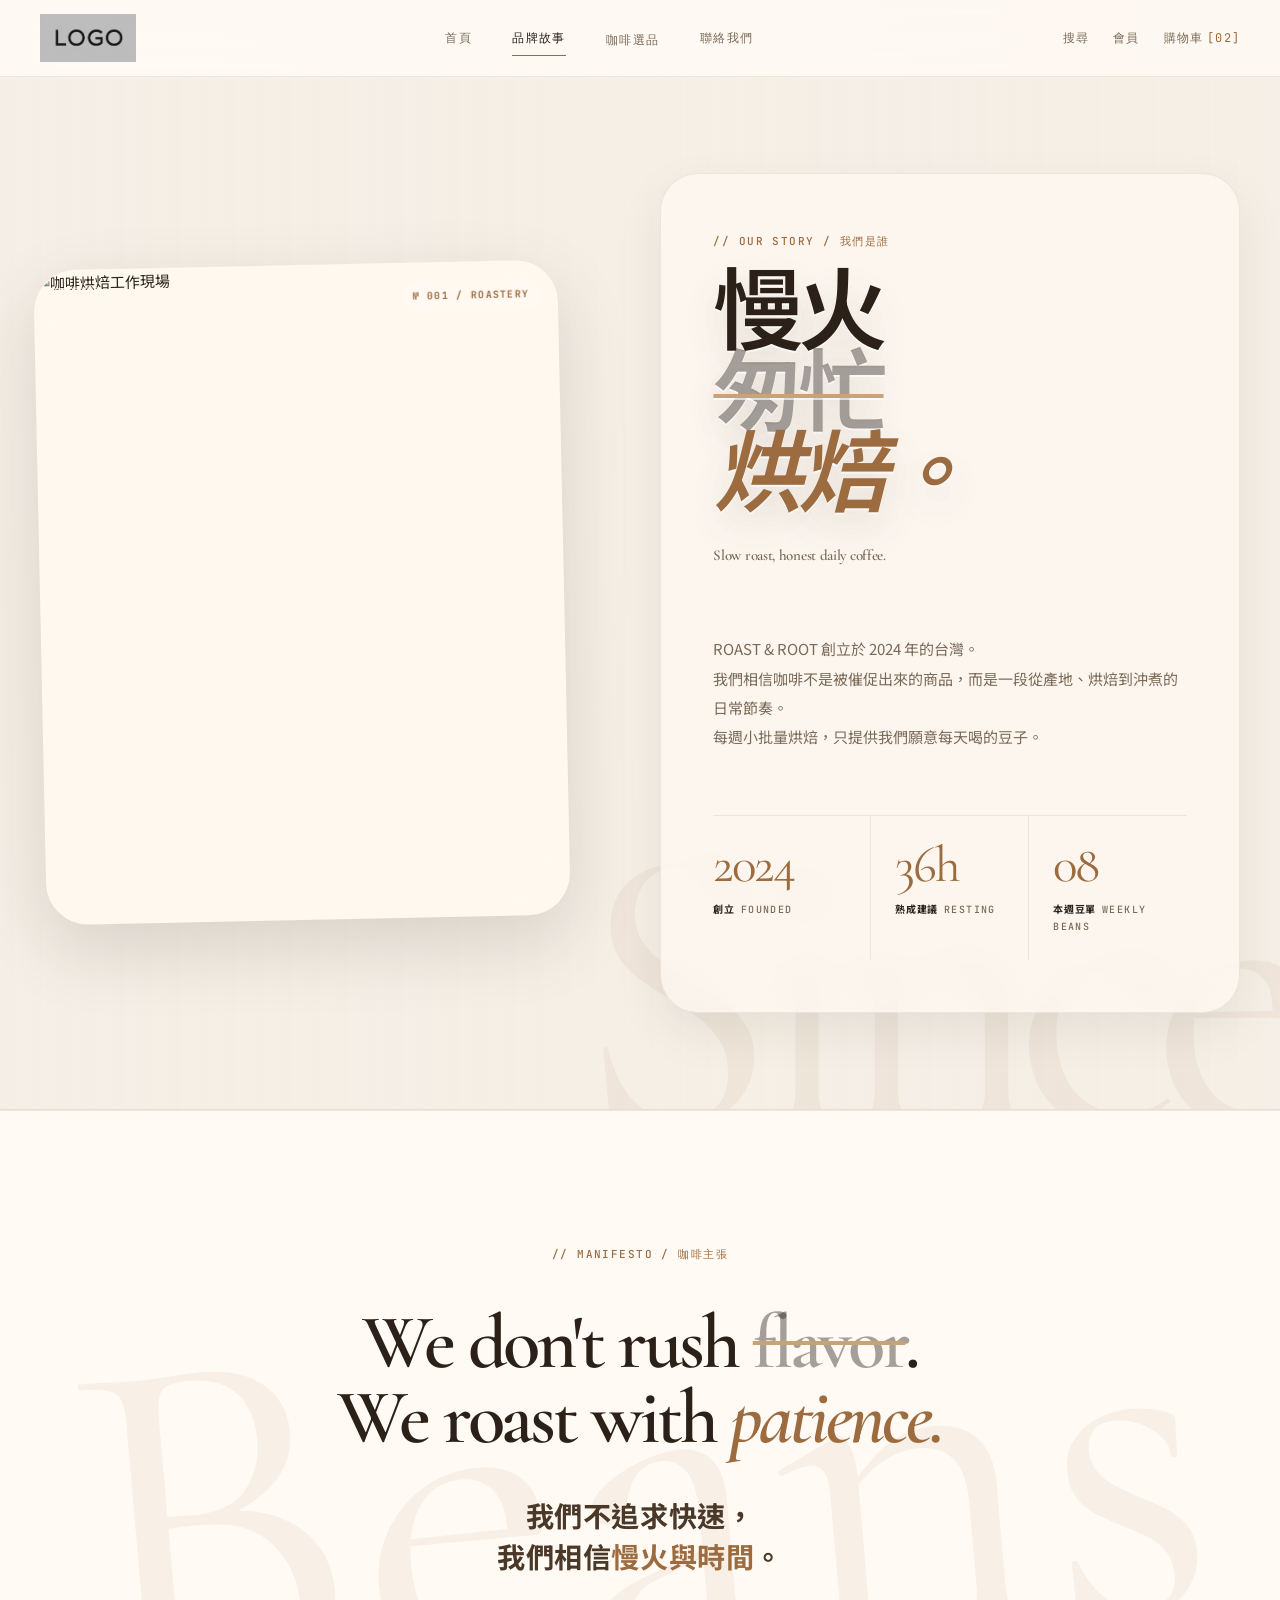
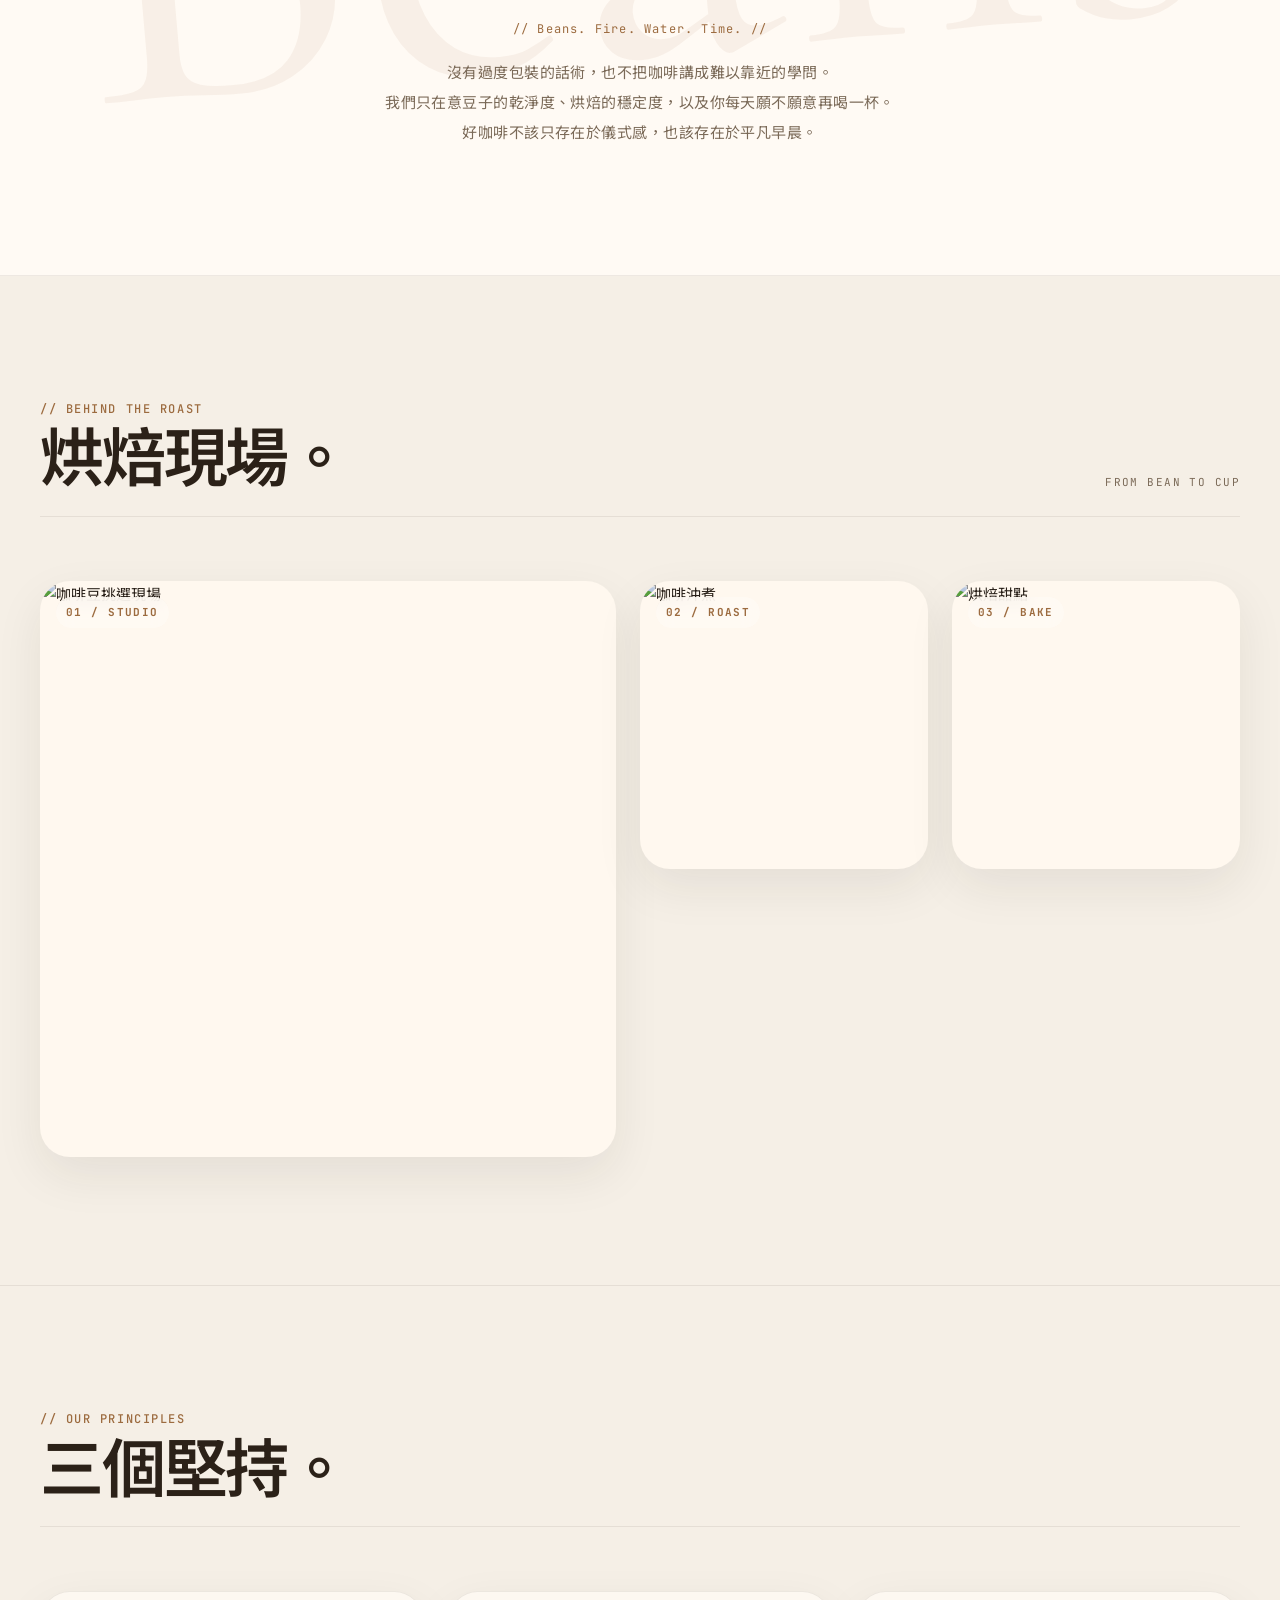
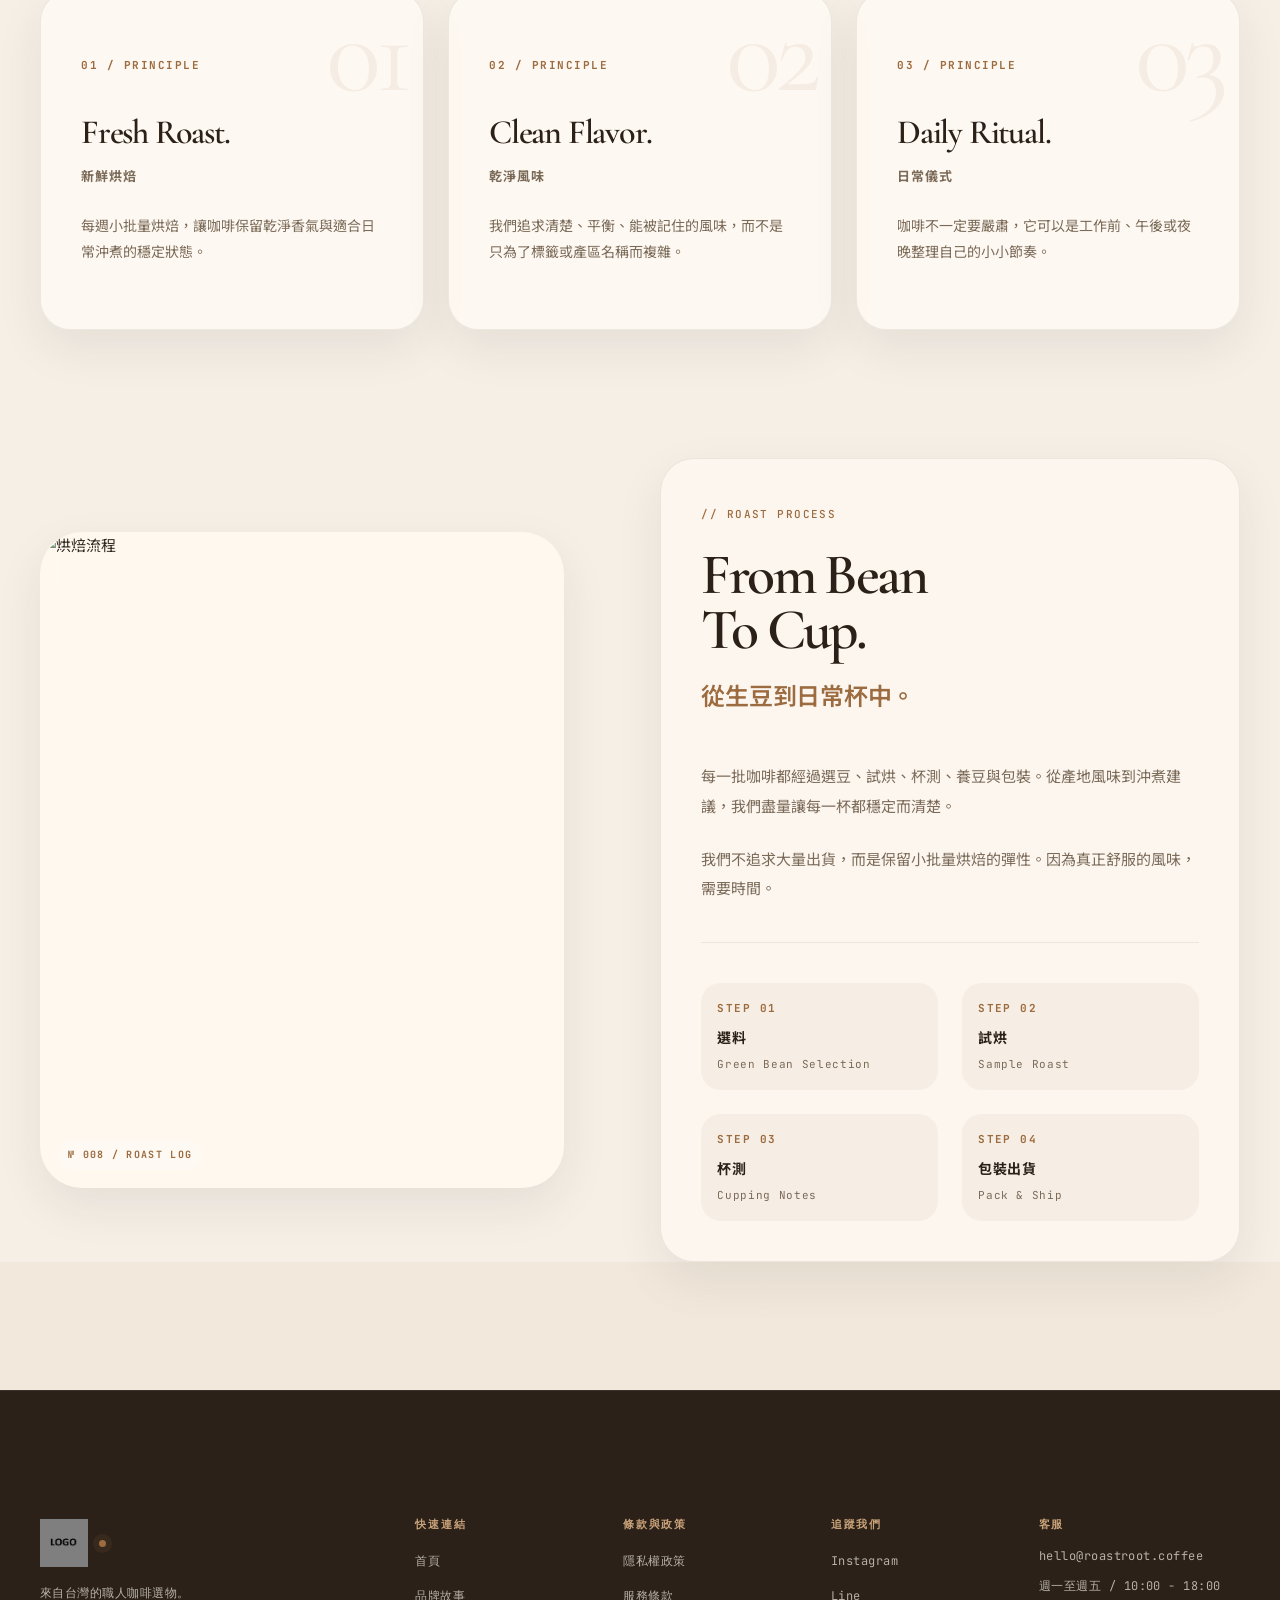
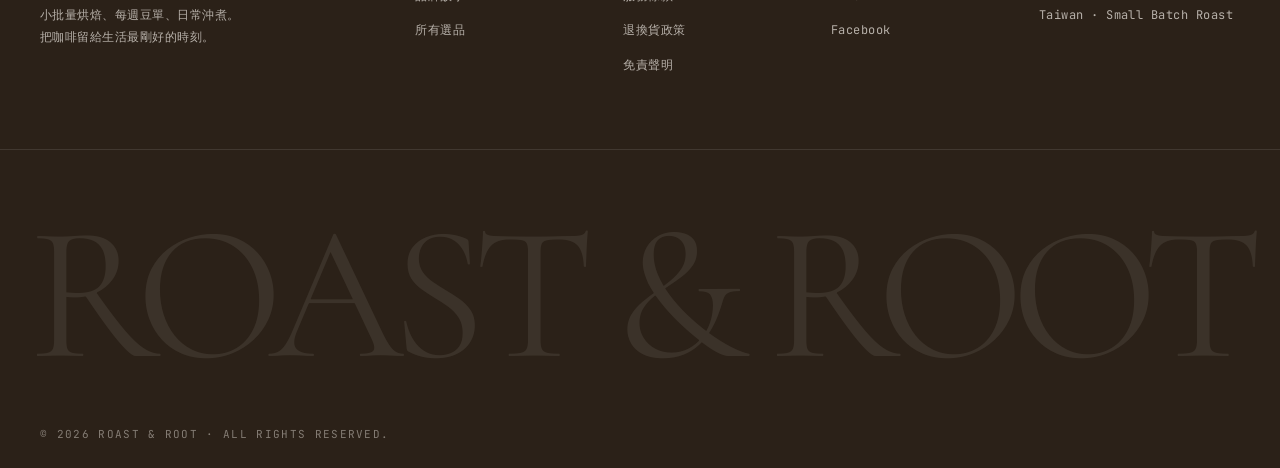
==== about/about.html @ e5cdeaae "first commit" ====
<!DOCTYPE html>
<html lang="zh-Hant">
<head>
  <meta charset="UTF-8">
  <meta name="viewport" content="width=device-width, initial-scale=1.0">
  <meta name="description" content="ROAST & ROOT 品牌故事 — 小批量烘焙、選豆理念與日常咖啡主張。">
  <title>品牌故事 — ROAST & ROOT</title>
  <link rel="stylesheet" href="../css/base.css">
  <link rel="stylesheet" href="../css/about.css">
</head>
<body>

 

  <!-- HEADER -->
  <header class="header">
    <div class="header-container">
      <a href="../index/index.html" class="logo">
        <img src="../assets/logo/logo.png" alt="ROAST & ROOT">
      </a>

      <button class="menu-toggle" id="menuToggle" aria-label="開啟選單" aria-expanded="false">
        <span></span><span></span><span></span>
      </button>

      <nav class="nav-menu">
        <a href="../index/index.html">首頁</a>
        <a href="../about/about.html" class="active">品牌故事</a>
        <div class="nav-dropdown">
          <a href="../product/product.html" class="nav-dropdown-trigger">咖啡選品</a>
          <div class="nav-dropdown-menu">
            <a href="../product/product.html">全部商品</a>
            <a href="../product/product.html?category=beans">單品咖啡 / Beans</a>
            <a href="../product/product.html?category=drip">濾掛咖啡 / Drip Bags</a>
            <a href="../product/product.html?category=bakery">烘焙甜點 / Bakery</a>
            <a href="../product/product.html?category=tools">咖啡器具 / Tools</a>
          </div>
        </div>
        <a href="#footer">聯絡我們</a>
      </nav>

      <div class="nav-icons">
        <a href="#">搜尋</a>
        <a href="#">會員</a>
        <a href="#">購物車<span class="cart-count">[02]</span></a>
      </div>
    </div>
  </header>

  <!-- Mobile Drawer -->
  <div class="mobile-drawer" id="mobileDrawer">
    <div class="mobile-drawer-inner">
      <a href="../index/index.html" class="drawer-link">首頁</a>
      <a href="../about/about.html" class="drawer-link active">品牌故事</a>
      <div class="drawer-dropdown">
        <button class="drawer-dropdown-toggle" id="drawerDropdownToggle" type="button">
          咖啡選品 <span class="drawer-arrow">⌄</span>
        </button>
        <div class="drawer-submenu" id="drawerSubmenu">
          <a href="../product/product.html" class="drawer-sublink">全部商品</a>
          <a href="../product/product.html?category=beans" class="drawer-sublink">單品咖啡 / Beans</a>
          <a href="../product/product.html?category=drip" class="drawer-sublink">濾掛咖啡 / Drip Bags</a>
          <a href="../product/product.html?category=bakery" class="drawer-sublink">烘焙甜點 / Bakery</a>
          <a href="../product/product.html?category=tools" class="drawer-sublink">咖啡器具 / Tools</a>
        </div>
      </div>
      <a href="#footer" class="drawer-link">聯絡我們</a>
      <div class="mobile-drawer-icons">
        <a href="#">搜尋</a>
        <a href="#">會員</a>
        <a href="#">購物車 (2)</a>
      </div>
    </div>
  </div>

  <main class="about-page">

    <!-- About Hero -->
    <section class="about-hero">
      <div class="about-hero-container">
        <div class="about-hero-image">
          <span class="about-hero-image-tag">№ 001 / Roastery</span>
          <img src="https://images.unsplash.com/photo-1442512595331-e89e73853f31?auto=format&fit=crop&w=900&q=80" alt="咖啡烘焙工作現場">
        </div>
        <div class="about-hero-text">
          <span class="kicker">// Our Story / 我們是誰</span>
          <h1>
            慢火<br>
            <span class="strike">匆忙</span><br>
            <span class="accent-text">烘焙。</span>
          </h1>
          <p class="about-hero-sub">Slow roast, honest daily coffee.</p>
          <p>
            ROAST & ROOT 創立於 2024 年的台灣。<br>
            我們相信咖啡不是被催促出來的商品，而是一段從產地、烘焙到沖煮的日常節奏。<br>
            每週小批量烘焙，只提供我們願意每天喝的豆子。
          </p>
          <div class="about-stats">
            <div class="stat-item">
              <span class="stat-num">2024</span>
              <span class="stat-label">
                <span class="zh">創立</span>Founded
              </span>
            </div>
            <div class="stat-item">
              <span class="stat-num">36h</span>
              <span class="stat-label">
                <span class="zh">熟成建議</span>Resting
              </span>
            </div>
            <div class="stat-item">
              <span class="stat-num">08</span>
              <span class="stat-label">
                <span class="zh">本週豆單</span>Weekly Beans
              </span>
            </div>
          </div>
        </div>
      </div>
    </section>

    <!-- Manifesto Wall -->
    <section class="about-manifesto-wall">
      <div class="manifesto-wall-container">
        <div class="manifesto-wall-kicker">
          <span class="kicker">// Manifesto / 咖啡主張</span>
        </div>
        <h2 class="manifesto-wall-title">
          We don't rush <span class="strike">flavor</span>.<br>
          We roast with <span class="glow">patience.</span>
        </h2>
        <p class="manifesto-wall-sub">
          我們不追求快速，<br>
          我們相信<span class="accent-text">慢火與時間</span>。
        </p>
        <p class="manifesto-wall-desc">
          <span class="mono">// Beans. Fire. Water. Time. //</span>
          沒有過度包裝的話術，也不把咖啡講成難以靠近的學問。<br>
          我們只在意豆子的乾淨度、烘焙的穩定度，以及你每天願不願意再喝一杯。<br>
          好咖啡不該只存在於儀式感，也該存在於平凡早晨。
        </p>
      </div>
    </section>

    <!-- Story Gallery 製造現場 -->
    <section class="about-story-section">
      <div class="about-story-container">
        <div class="story-header">
          <h2>
            <span class="small">// Behind The Roast</span>
            烘焙現場。
          </h2>
          <p>From Bean To Cup</p>
        </div>
        <div class="story-gallery-grid">
          <div class="story-gallery-item" data-num="01 / Studio">
            <img src="https://images.unsplash.com/photo-1514432324607-a09d9b4aefdd?auto=format&fit=crop&w=900&q=80" alt="咖啡豆挑選現場">
          </div>
          <div class="story-gallery-item" data-num="02 / Roast">
            <img src="https://images.unsplash.com/photo-1498804103079-a6351b050096?auto=format&fit=crop&w=600&q=80" alt="咖啡沖煮">
          </div>
          <div class="story-gallery-item" data-num="03 / Bake">
            <img src="https://images.unsplash.com/photo-1509440159596-0249088772ff?auto=format&fit=crop&w=600&q=80" alt="烘焙甜點">
          </div>
        </div>
      </div>
    </section>

    <!-- Brand Values 三大原則 -->
    <section class="brand-values">
      <div class="values-section-title">
        <h2>
          <span class="small">// Our Principles</span>
          三個堅持。
        </h2>
      </div>
      <div class="values-grid">
        <div class="value-item" data-num="01">
          <span class="value-num">01 / Principle</span>
          <h3>Fresh Roast.</h3>
          <span class="value-h3-zh">新鮮烘焙</span>
          <p>
            每週小批量烘焙，讓咖啡保留乾淨香氣與適合日常沖煮的穩定狀態。
          </p>
        </div>
        <div class="value-item" data-num="02">
          <span class="value-num">02 / Principle</span>
          <h3>Clean Flavor.</h3>
          <span class="value-h3-zh">乾淨風味</span>
          <p>
            我們追求清楚、平衡、能被記住的風味，而不是只為了標籤或產區名稱而複雜。
          </p>
        </div>
        <div class="value-item" data-num="03">
          <span class="value-num">03 / Principle</span>
          <h3>Daily Ritual.</h3>
          <span class="value-h3-zh">日常儀式</span>
          <p>
            咖啡不一定要嚴肅，它可以是工作前、午後或夜晚整理自己的小小節奏。
          </p>
        </div>
      </div>
    </section>

    <!-- Detail Row 製作過程 -->
    <section class="about-detail">
      <div class="detail-row">
        <div class="detail-img">
          <span class="detail-img-tag">№ 008 / Roast Log</span>
          <img src="https://images.unsplash.com/photo-1558769132-cb1aea458c5e?auto=format&fit=crop&w=900&q=80" alt="烘焙流程">
        </div>
        <div class="detail-content">
          <span class="kicker">// Roast Process</span>
          <h2>From Bean<br>To Cup.</h2>
          <p class="detail-sub">從生豆到日常杯中。</p>
          <p>
            每一批咖啡都經過選豆、試烘、杯測、養豆與包裝。從產地風味到沖煮建議，我們盡量讓每一杯都穩定而清楚。
          </p>
          <p>
            我們不追求大量出貨，而是保留小批量烘焙的彈性。因為真正舒服的風味，需要時間。
          </p>

          <div class="detail-process">
            <div class="process-item">
              <span class="process-num">Step 01</span>
              <span class="process-name">選料</span>
              <span class="process-desc">Green Bean Selection</span>
            </div>
            <div class="process-item">
              <span class="process-num">Step 02</span>
              <span class="process-name">試烘</span>
              <span class="process-desc">Sample Roast</span>
            </div>
            <div class="process-item">
              <span class="process-num">Step 03</span>
              <span class="process-name">杯測</span>
              <span class="process-desc">Cupping Notes</span>
            </div>
            <div class="process-item">
              <span class="process-num">Step 04</span>
              <span class="process-name">包裝出貨</span>
              <span class="process-desc">Pack & Ship</span>
            </div>
          </div>
        </div>
      </div>
    </section>

  </main>

  <!-- FOOTER -->
  <footer id="footer" class="footer-main">
    <div class="footer-top-container">
      <div class="footer-brand">
        <a href="../index/index.html" class="logo">
          <img src="../assets/logo/logo02.png" alt="ROAST & ROOT">
          <span class="dot"></span>
        </a>
        <p>
          來自台灣的職人咖啡選物。<br>
          小批量烘焙、每週豆單、日常沖煮。<br>
          把咖啡留給生活最剛好的時刻。
        </p>
      </div>

      <div class="footer-column">
        <h4>快速連結</h4>
        <ul>
            <li><a href="../index/index.html">首頁</a></li>
            <li><a href="../about/about.html">品牌故事</a></li>
            <li><a href="../product/product.html">所有選品</a></li>
          </ul>
      </div>

      <div class="footer-column">
        <h4>條款與政策</h4>
        <ul>
          <li><a href="#">隱私權政策</a></li>
          <li><a href="#">服務條款</a></li>
          <li><a href="#">退換貨政策</a></li>
          <li><a href="#">免責聲明</a></li>
        </ul>
      </div>

      <div class="footer-column">
        <h4>追蹤我們</h4>
        <ul>
          <li><a href="#">Instagram</a></li>
          <li><a href="#">Line</a></li>
          <li><a href="#">Facebook</a></li>
        </ul>
      </div>

      <div class="footer-column">
        <h4>客服</h4>
        <p>hello@roastroot.coffee</p>
        <p>週一至週五 / 10:00 - 18:00</p>
        <p>Taiwan · Small Batch Roast</p>
      </div>
    </div>

    <div class="footer-big-text">ROAST & ROOT</div>

    <div class="footer-bottom">
      <p>© 2026 ROAST & ROOT · All Rights Reserved.</p>

    </div>
  </footer>

  <script>
    const menuToggle = document.getElementById('menuToggle');
    const mobileDrawer = document.getElementById('mobileDrawer');
    const drawerDropdownToggle = document.getElementById('drawerDropdownToggle');
    const drawerSubmenu = document.getElementById('drawerSubmenu');

    if (menuToggle && mobileDrawer) {
      menuToggle.addEventListener('click', () => {
        menuToggle.classList.toggle('active');
        mobileDrawer.classList.toggle('active');
        menuToggle.setAttribute(
          'aria-expanded',
          menuToggle.classList.contains('active')
        );
      });
    }

    if (drawerDropdownToggle && drawerSubmenu) {
      drawerDropdownToggle.addEventListener('click', () => {
        drawerDropdownToggle.classList.toggle('active');
        drawerSubmenu.classList.toggle('active');
      });
    }
  </script>
</body>
</html>
---- css/base.css ----
/* =========================================
   ROAST & ROOT — Design Tokens
   Vol.07 / Coffee · Warm · Editorial
   ========================================= */
@import url('https://fonts.googleapis.com/css2?family=Cormorant+Garamond:wght@500;600;700&family=JetBrains+Mono:wght@400;500;700&family=Noto+Sans+TC:wght@400;500;700;900&display=swap');

:root {
  --color-cream:       #F5EFE6;
  --color-paper:       #FFFAF4;
  --color-oat:         #EFE5D8;
  --color-latte:       #E2D1BF;
  --color-clay:        #C9A27A;
  --color-roast:       #9C6B3F;
  --color-espresso:    #2B2118;
  --color-coffee:      #4A3828;
  --color-muted:       #7B6A58;
  --color-soft:        rgba(43, 33, 24, 0.08);
  --color-soft-strong: rgba(43, 33, 24, 0.14);

  --bg-page:           var(--color-cream);
  --bg-surface:        var(--color-paper);
  --bg-card:           #FFF8EF;
  --bg-inverse:        var(--color-espresso);
  --text-primary:      var(--color-espresso);
  --text-secondary:    var(--color-muted);
  --text-tertiary:     rgba(43, 33, 24, 0.42);
  --text-inverse:      #FFF8EF;
  --accent:            var(--color-roast);
  --accent-hover:      #7F5432;
  --border-line:       var(--color-soft);
  --border-acid:       rgba(156, 107, 63, 0.22);

  --font-display:      'Cormorant Garamond', 'Noto Sans TC', serif;
  --font-sans:         'Noto Sans TC', system-ui, sans-serif;
  --font-mono:         'JetBrains Mono', monospace;

  --space-1: 4px;   --space-2: 8px;   --space-3: 16px;
  --space-4: 24px;  --space-5: 40px;  --space-6: 64px;
  --space-7: 96px;  --space-8: 128px;

  --container-max:     1440px;
  --header-height:     76px;
  --marquee-height:    42px;

  --radius:            28px;
  --radius-sm:         18px;
  --shadow-soft:       0 18px 48px rgba(43, 33, 24, 0.08);
  --shadow-lift:       0 26px 72px rgba(43, 33, 24, 0.14);
}

*, *::before, *::after { box-sizing: border-box; margin: 0; padding: 0; }
html { -webkit-text-size-adjust: 100%; scroll-behavior: smooth; }
body {
  font-family: var(--font-sans);
  font-size: 15px;
  line-height: 1.75;
  color: var(--text-primary);
  background:
    radial-gradient(circle at 12% 8%, rgba(255,255,255,0.7), transparent 28%),
    linear-gradient(180deg, var(--color-cream), #F1E7DA 100%);
  -webkit-font-smoothing: antialiased;
  overflow-x: hidden;
}
img { max-width: 100%; display: block; }
a { color: inherit; text-decoration: none; }
button { font-family: inherit; cursor: pointer; background: none; border: none; color: inherit; }

h1, h2, h3, h4 {
  font-family: var(--font-display);
  font-weight: 600;
  line-height: 0.98;
  margin: 0;
  letter-spacing: -0.035em;
  color: var(--text-primary);
  text-transform: none;
}
::selection { background: var(--accent); color: var(--text-inverse); }

.logo {
  display: flex;
  align-items: center;
  gap: 8px;
  font-family: var(--font-display);
  font-size: 26px;
  font-weight: 700;
  letter-spacing: -0.03em;
  color: var(--text-primary);
}
.logo img { height: 48px; width: auto; object-fit: contain; display: block; }
.logo .dot {
  width: 7px; height: 7px; background: var(--accent); display: inline-block;
  border-radius: 50%; margin-left: 3px; box-shadow: 0 0 0 6px rgba(156,107,63,0.10);
}

.kicker {
  font-family: var(--font-mono);
  font-size: 11px;
  font-weight: 500;
  letter-spacing: 0.13em;
  color: var(--accent);
  text-transform: uppercase;
  display: inline-block;
}

/* Info strip moved below hero */
.top-marquee {
  height: var(--marquee-height);
  background: rgba(239, 229, 216, 0.9);
  color: var(--color-coffee);
  overflow: hidden;
  position: relative;
  border-top: 1px solid var(--border-line);
  border-bottom: 1px solid var(--border-line);
  backdrop-filter: blur(10px);
}
.marquee-track {
  display: flex;
  align-items: center;
  height: 100%;
  white-space: nowrap;
  animation: marquee 56s linear infinite;
}
.marquee-track span {
  font-family: var(--font-mono);
  font-size: 11px;
  font-weight: 500;
  letter-spacing: 0.12em;
  text-transform: uppercase;
  padding: 0 34px;
  position: relative;
}
.marquee-track span::after {
  content: "•";
  position: absolute;
  right: -4px;
  top: 50%;
  transform: translateY(-50%);
  font-size: 18px;
  color: var(--accent);
}
@keyframes marquee { from { transform: translateX(0); } to { transform: translateX(-50%); } }

.header {
  position: sticky;
  top: 0;
  z-index: 100;
  background: rgba(255, 250, 244, 0.76);
  backdrop-filter: blur(22px);
  -webkit-backdrop-filter: blur(22px);
  border-bottom: 1px solid var(--border-line);
}
.header-container {
  max-width: var(--container-max);
  margin: 0 auto;
  height: var(--header-height);
  padding: 0 var(--space-5);
  display: flex;
  align-items: center;
  justify-content: space-between;
  gap: var(--space-4);
}
.nav-menu { display: flex; align-items: center; gap: var(--space-5); }
.nav-menu > a, .nav-dropdown-trigger {
  font-family: var(--font-mono);
  font-size: 12px;
  font-weight: 500;
  letter-spacing: 0.12em;
  text-transform: uppercase;
  color: var(--text-secondary);
  padding: 8px 0;
  position: relative;
  transition: color 0.2s;
}
.nav-menu > a:hover, .nav-dropdown-trigger:hover,
.nav-menu > a.active, .nav-dropdown-trigger.active { color: var(--text-primary); }
.nav-menu > a.active::before, .nav-dropdown-trigger.active::before {
  content: "";
  position: absolute;
  left: 0; right: 0; bottom: 1px;
  height: 1px;
  background: var(--accent);
}
.nav-dropdown { position: relative; }
.nav-dropdown-menu {
  position: absolute;
  top: calc(100% + 18px);
  left: 50%;
  transform: translateX(-50%) translateY(8px);
  min-width: 230px;
  background: rgba(255,250,244,0.95);
  border: 1px solid var(--border-line);
  border-radius: 20px;
  padding: 10px;
  box-shadow: var(--shadow-soft);
  opacity: 0;
  visibility: hidden;
  transition: opacity 0.2s, visibility 0.2s, transform 0.2s;
}
.nav-dropdown:hover .nav-dropdown-menu { opacity: 1; visibility: visible; transform: translateX(-50%) translateY(0); }
.nav-dropdown-menu a {
  display: block;
  padding: 12px 14px;
  border-radius: 14px;
  font-family: var(--font-mono);
  font-size: 11px;
  letter-spacing: 0.10em;
  text-transform: uppercase;
  color: var(--text-secondary);
  transition: color 0.15s, background 0.15s;
}
.nav-dropdown-menu a:hover { color: var(--accent); background: rgba(156,107,63,0.08); }
.nav-icons { display: flex; gap: var(--space-4); align-items: center; }
.nav-icons a {
  font-family: var(--font-mono); font-size: 12px; letter-spacing: 0.10em;
  text-transform: uppercase; color: var(--text-secondary); transition: color 0.2s;
}
.nav-icons a:hover, .cart-count { color: var(--accent); }
.cart-count { margin-left: 4px; }

.menu-toggle { display: none; width: 42px; height: 42px; flex-direction: column; justify-content: center; align-items: center; gap: 5px; }
.menu-toggle span { display: block; width: 22px; height: 2px; background: var(--text-primary); transition: transform 0.25s, opacity 0.25s; }
.menu-toggle.active span:nth-child(1) { transform: translateY(7px) rotate(45deg); }
.menu-toggle.active span:nth-child(2) { opacity: 0; }
.menu-toggle.active span:nth-child(3) { transform: translateY(-7px) rotate(-45deg); }

.mobile-drawer {
  position: fixed;
  top: var(--header-height);
  left: 0; right: 0; bottom: 0;
  background: rgba(255,250,244,0.98);
  transform: translateX(100%);
  transition: transform 0.3s ease;
  overflow-y: auto;
  z-index: 99;
  border-top: 1px solid var(--border-line);
}
.mobile-drawer.active { transform: translateX(0); }
.mobile-drawer-inner { padding: var(--space-5); }
.drawer-link, .drawer-dropdown-toggle {
  display: flex;
  justify-content: space-between;
  width: 100%;
  padding: 18px 0;
  font-family: var(--font-mono);
  font-size: 13px;
  letter-spacing: 0.14em;
  text-transform: uppercase;
  color: var(--text-primary);
  border-bottom: 1px solid var(--border-line);
}
.drawer-link.active { color: var(--accent); }
.drawer-dropdown { border-bottom: 1px solid var(--border-line); }
.drawer-dropdown-toggle { border-bottom: none; background: transparent; align-items: center; }
.drawer-arrow { transition: transform 0.25s; color: var(--accent); }
.drawer-dropdown-toggle.active .drawer-arrow { transform: rotate(180deg); }
.drawer-submenu { max-height: 0; overflow: hidden; transition: max-height 0.3s ease; }
.drawer-submenu.active { max-height: 420px; }
.drawer-sublink {
  display: block;
  padding: 12px 0 12px var(--space-4);
  font-family: var(--font-mono);
  font-size: 11px;
  letter-spacing: 0.12em;
  text-transform: uppercase;
  color: var(--text-secondary);
}
.mobile-drawer-icons { margin-top: var(--space-6); padding-top: var(--space-5); border-top: 1px solid var(--border-line); display: flex; flex-direction: column; gap: var(--space-3); }
.mobile-drawer-icons a { font-family: var(--font-mono); font-size: 11px; letter-spacing: 0.12em; text-transform: uppercase; color: var(--text-secondary); }

.btn {
  display: inline-flex; align-items: center; justify-content: center; gap: 10px;
  padding: 15px 26px;
  border-radius: 999px;
  font-family: var(--font-mono);
  font-size: 12px;
  font-weight: 700;
  letter-spacing: 0.12em;
  text-transform: uppercase;
  border: 1px solid var(--accent);
  background: var(--accent);
  color: var(--text-inverse);
  transition: transform 0.2s, background 0.2s, box-shadow 0.2s;
  cursor: pointer;
}
.btn:hover { transform: translateY(-2px); background: var(--accent-hover); box-shadow: 0 14px 30px rgba(156,107,63,0.18); }
.btn-outline { background: rgba(255,250,244,0.45); color: var(--text-primary); border-color: var(--border-line); }
.btn-outline:hover { background: var(--bg-surface); color: var(--text-primary); border-color: var(--accent); }
.btn-accent { background: var(--accent); border-color: var(--accent); color: var(--text-inverse); }
.btn .arrow { display: inline-block; transition: transform 0.2s; }
.btn:hover .arrow { transform: translateX(4px); }

.section-head {
  max-width: var(--container-max);
  margin: 0 auto var(--space-6);
  display: flex;
  justify-content: space-between;
  align-items: flex-end;
  gap: var(--space-4);
  padding-bottom: var(--space-4);
  border-bottom: 1px solid var(--border-line);
}
.section-head h2 { font-size: clamp(46px, 5vw, 76px); line-height: 0.95; }
.section-head h2 .small {
  display: block;
  font-family: var(--font-mono);
  font-size: 12px;
  font-weight: 500;
  letter-spacing: 0.13em;
  color: var(--accent);
  margin-bottom: var(--space-3);
  text-transform: uppercase;
}
.section-head-link { font-family: var(--font-mono); font-size: 12px; letter-spacing: 0.12em; text-transform: uppercase; color: var(--text-secondary); white-space: nowrap; }
.section-head-link:hover { color: var(--accent); }

.footer-main {
  background: #2B2118;
  color: var(--text-inverse);
  padding: var(--space-8) 0 var(--space-4);
  border-top: 1px solid rgba(255,255,255,0.08);
  margin-top: var(--space-8);
}
.footer-top-container {
  max-width: var(--container-max);
  margin: 0 auto;
  padding: 0 var(--space-5) var(--space-6);
  display: grid;
  grid-template-columns: 2fr 1fr 1fr 1fr 1.2fr;
  gap: var(--space-5);
  border-bottom: 1px solid rgba(255,255,255,0.10);
}
.footer-brand .logo { font-size: 46px; margin-bottom: var(--space-3); color: var(--text-inverse); }
.footer-brand p, .footer-column p, .footer-column a {
  font-family: var(--font-mono);
  font-size: 12px;
  letter-spacing: 0.04em;
  color: rgba(255,250,244,0.66);
  line-height: 1.8;
}
.footer-brand p { max-width: 340px; }
.footer-column h4 {
  font-family: var(--font-mono);
  font-size: 11px;
  font-weight: 700;
  letter-spacing: 0.16em;
  color: var(--color-clay);
  text-transform: uppercase;
  margin-bottom: var(--space-3);
}
.footer-column ul { list-style: none; padding: 0; }
.footer-column li, .footer-column p { margin-bottom: 8px; }
.footer-column a:hover { color: var(--text-inverse); }
.footer-big-text {
  font-family: var(--font-display);
  font-size: clamp(70px, 15vw, 230px);
  line-height: 0.85;
  letter-spacing: -0.065em;
  color: rgba(255,250,244,0.08);
  text-align: center;
  margin: var(--space-6) 0 var(--space-4);
  overflow: hidden;
  white-space: nowrap;
  user-select: none;
}
.footer-bottom {
  max-width: var(--container-max);
  margin: 0 auto;
  padding: var(--space-4) var(--space-5) 0;
  display: flex;
  justify-content: space-between;
  align-items: center;
  flex-wrap: wrap;
  gap: var(--space-3);
}
.footer-bottom p { font-family: var(--font-mono); font-size: 11px; letter-spacing: 0.12em; color: rgba(255,250,244,0.42); text-transform: uppercase; }

@media (max-width: 1100px) {
  .footer-top-container { grid-template-columns: 1fr 1fr; gap: var(--space-5); }
  .footer-brand { grid-column: span 2; }
}
@media (max-width: 960px) {
  .nav-menu, .nav-icons { display: none; }
  .menu-toggle { display: flex; }
  .header-container { padding: 0 var(--space-4); }
  .header { z-index: 9999; }
  .mobile-drawer { display: block !important; top: var(--header-height) !important; z-index: 99999 !important; height: calc(100dvh - var(--header-height)) !important; }
  .mobile-drawer.active { transform: translateX(0) !important; }
}
@media (max-width: 768px) {
  .footer-top-container { grid-template-columns: 1fr 1fr; }
  .footer-brand { grid-column: span 2; }
  .footer-bottom { flex-direction: column; text-align: center; }
}
@media (max-width: 560px) {
  :root { --header-height: 68px; }
  .footer-top-container { grid-template-columns: 1fr; }
  .footer-brand { grid-column: span 1; }
  .section-head { flex-direction: column; align-items: flex-start; }
  .logo img { height: 42px; }
  .top-marquee { height: 38px; }
}
---- css/about.css ----
/* =========================================
   ROAST & ROOT — About Page
   Coffee Editorial Theme
   ========================================= */

.about-page { background: var(--bg-page); }
.about-hero {
  background:
    linear-gradient(90deg, rgba(245,239,230,.96), rgba(245,239,230,.78)),
    url("https://images.unsplash.com/photo-1511537190424-bbbab87ac5eb?auto=format&fit=crop&w=1800&q=85") center / cover no-repeat;
  border-bottom: 1px solid var(--border-line);
  overflow: hidden;
  position: relative;
}
.about-hero::before {
  content: "Since";
  position: absolute;
  bottom: -58px;
  right: -10px;
  font-family: var(--font-display);
  font-size: clamp(220px, 32vw, 520px);
  line-height: .85;
  color: rgba(156,107,63,.07);
  z-index: 0;
  pointer-events: none;
  user-select: none;
  letter-spacing: -.07em;
}
.about-hero-container { max-width: var(--container-max); margin: 0 auto; padding: var(--space-7) var(--space-5); display: grid; grid-template-columns: .95fr 1.05fr; gap: var(--space-7); align-items: center; min-height: 78vh; position: relative; z-index: 1; }
.about-hero-image { aspect-ratio: 4/5; background: var(--bg-card); overflow: hidden; position: relative; border-radius: 42px; box-shadow: var(--shadow-lift); transform: rotate(-1.2deg); }
.about-hero-image img { width: 100%; height: 100%; object-fit: cover; filter: saturate(.92) contrast(.96); transition: filter .6s, transform .7s; }
.about-hero-image:hover img { filter: saturate(1) contrast(.98); transform: scale(1.035); }
.about-hero-image::before, .about-hero-image::after { content: ""; position: absolute; width: 46px; height: 46px; border-color: rgba(255,250,244,.78); border-style: solid; z-index: 2; }
.about-hero-image::before { top: 18px; left: 18px; border-width: 1px 0 0 1px; }
.about-hero-image::after { bottom: 18px; right: 18px; border-width: 0 1px 1px 0; }
.about-hero-image-tag { position: absolute; top: 18px; right: 18px; background: rgba(255,250,244,.84); color: var(--accent); padding: 7px 11px; border-radius: 999px; font-family: var(--font-mono); font-size: 10px; font-weight: 700; letter-spacing: .13em; text-transform: uppercase; z-index: 3; backdrop-filter: blur(8px); }
.about-hero-text { padding: 52px; background: rgba(255,250,244,.68); border: 1px solid var(--border-line); border-radius: 38px; box-shadow: var(--shadow-soft); backdrop-filter: blur(16px); }
.about-hero-text .kicker { margin-bottom: var(--space-4); }
.about-hero-text h1 { font-size: clamp(52px, 7vw, 108px); line-height: .9; letter-spacing: -.055em; margin-bottom: var(--space-4); color: var(--text-primary); text-shadow: 0 2px 0 rgba(255,255,255,.65), 0 18px 38px rgba(43,33,24,.12); }
.about-hero-text h1 .accent-text { color: var(--accent); font-style: italic; }
.about-hero-text h1 .strike { text-decoration: line-through; text-decoration-color: var(--color-clay); text-decoration-thickness: 4px; color: rgba(43,33,24,.42); }
.about-hero-sub { font-family: var(--font-display); font-size: clamp(24px, 2.4vw, 36px); font-weight: 600; color: var(--color-coffee); letter-spacing: -.02em; line-height: 1.2; margin-bottom: var(--space-4); }
.about-hero-text > p { font-size: 15px; line-height: 1.95; color: var(--text-secondary); margin-bottom: var(--space-6); max-width: 500px; }
.about-stats { display: grid; grid-template-columns: repeat(3, 1fr); gap: 0; border-top: 1px solid var(--border-line); }
.stat-item { padding: var(--space-4) 0; padding-right: var(--space-4); border-right: 1px solid var(--border-line); }
.stat-item:last-child { border-right: none; }
.stat-item:not(:first-child) { padding-left: var(--space-4); }
.stat-num { font-family: var(--font-display); font-size: clamp(36px, 4vw, 58px); line-height: 1; letter-spacing: -.04em; display: block; margin-bottom: 8px; color: var(--accent); }
.stat-label { font-family: var(--font-mono); font-size: 10px; font-weight: 500; letter-spacing: .14em; text-transform: uppercase; color: var(--text-secondary); display: block; }
.stat-label .zh { font-family: var(--font-sans); font-weight: 700; color: var(--text-primary); letter-spacing: .07em; margin-right: 6px; }

.about-manifesto-wall { background: var(--bg-surface); padding: var(--space-8) var(--space-5); border-top: 1px solid var(--border-line); border-bottom: 1px solid var(--border-line); position: relative; overflow: hidden; }
.about-manifesto-wall::before { content: "Beans"; position: absolute; top: 50%; left: 50%; transform: translate(-50%,-50%) rotate(-5deg); font-family: var(--font-display); font-size: clamp(220px, 40vw, 620px); color: rgba(156,107,63,.07); z-index: 0; pointer-events: none; }
.manifesto-wall-container { max-width: 1100px; margin: 0 auto; text-align: center; position: relative; z-index: 1; }
.manifesto-wall-kicker { margin-bottom: var(--space-5); }
.manifesto-wall-title { font-size: clamp(44px, 6vw, 92px); line-height: .98; letter-spacing: -.04em; margin-bottom: var(--space-5); color: var(--text-primary); }
.manifesto-wall-title .glow { color: var(--accent); font-style: italic; }
.manifesto-wall-title .strike { text-decoration: line-through; text-decoration-color: var(--color-clay); text-decoration-thickness: 4px; color: rgba(43,33,24,.42); }
.manifesto-wall-sub { font-size: clamp(20px, 2.2vw, 30px); font-weight: 700; color: var(--color-coffee); letter-spacing: .02em; line-height: 1.45; margin-bottom: var(--space-5); }
.manifesto-wall-sub .accent-text { color: var(--accent); }
.manifesto-wall-desc { font-size: 15px; line-height: 2; letter-spacing: .03em; color: var(--text-secondary); max-width: 640px; margin: 0 auto; }
.manifesto-wall-desc .mono { font-family: var(--font-mono); font-size: 12px; color: var(--accent); letter-spacing: .1em; display: block; margin-bottom: var(--space-3); }

.about-story-section { background: var(--bg-page); padding: var(--space-8) var(--space-5); border-bottom: 1px solid var(--border-line); }
.about-story-container { max-width: var(--container-max); margin: 0 auto; }
.story-header, .values-section-title { display: flex; justify-content: space-between; align-items: flex-end; padding-bottom: var(--space-4); margin-bottom: var(--space-6); border-bottom: 1px solid var(--border-line); }
.story-header h2, .values-section-title h2 { font-size: clamp(44px, 5vw, 76px); line-height: .95; color: var(--text-primary); }
.story-header h2 .small, .values-section-title h2 .small { display: block; font-family: var(--font-mono); font-size: 12px; font-weight: 500; letter-spacing: .13em; color: var(--accent); margin-bottom: var(--space-3); text-transform: uppercase; }
.story-header > p { font-family: var(--font-mono); font-size: 11px; letter-spacing: .13em; color: var(--text-secondary); text-transform: uppercase; }
.story-gallery-grid { display: grid; grid-template-columns: 2fr 1fr 1fr; gap: 24px; }
.story-gallery-item { aspect-ratio: 1; background: var(--bg-card); overflow: hidden; position: relative; border-radius: 30px; box-shadow: var(--shadow-soft); }
.story-gallery-item img { width: 100%; height: 100%; object-fit: cover; filter: saturate(.9) brightness(.92); transition: filter .6s, transform .7s; }
.story-gallery-item:hover img { filter: saturate(1) brightness(.98); transform: scale(1.04); }
.story-gallery-item::after { content: attr(data-num); position: absolute; top: 16px; left: 16px; font-family: var(--font-mono); font-size: 11px; font-weight: 700; letter-spacing: .13em; color: var(--accent); text-transform: uppercase; background: rgba(255,250,244,.82); backdrop-filter: blur(8px); padding: 6px 10px; border-radius: 999px; z-index: 2; }

.brand-values { max-width: var(--container-max); margin: 0 auto; padding: var(--space-8) var(--space-5) 0; }
.values-grid { display: grid; grid-template-columns: repeat(3, 1fr); gap: 24px; }
.value-item { background: rgba(255,250,244,.78); border: 1px solid var(--border-line); border-radius: 30px; padding: var(--space-6) var(--space-5); position: relative; transition: transform .3s, box-shadow .3s, background .3s; box-shadow: var(--shadow-soft); overflow: hidden; }
.value-item:hover { background: rgba(255,250,244,.96); transform: translateY(-5px); box-shadow: var(--shadow-lift); }
.value-item::before { content: attr(data-num); position: absolute; top: var(--space-3); right: var(--space-3); font-family: var(--font-display); font-size: clamp(82px, 9vw, 140px); line-height: .8; color: rgba(156,107,63,.08); z-index: 0; pointer-events: none; user-select: none; letter-spacing: -.05em; }
.value-num { font-family: var(--font-mono); font-size: 11px; font-weight: 700; letter-spacing: .14em; color: var(--accent); text-transform: uppercase; display: block; margin-bottom: var(--space-5); position: relative; z-index: 1; }
.value-item h3 { font-size: 34px; letter-spacing: -.035em; margin-bottom: var(--space-3); color: var(--text-primary); position: relative; z-index: 1; }
.value-item .value-h3-zh { font-size: 13px; font-weight: 700; letter-spacing: .07em; color: var(--text-secondary); margin-bottom: var(--space-4); display: block; position: relative; z-index: 1; }
.value-item p { font-size: 14px; line-height: 1.9; color: var(--text-secondary); margin: 0; position: relative; z-index: 1; }

.about-detail { max-width: var(--container-max); margin: 0 auto; padding: var(--space-8) var(--space-5) 0; }
.detail-row { display: grid; grid-template-columns: .95fr 1.05fr; gap: var(--space-7); align-items: center; }
.detail-img { aspect-ratio: 4/5; overflow: hidden; background: var(--bg-card); position: relative; border-radius: 42px; box-shadow: var(--shadow-soft); }
.detail-img img { width: 100%; height: 100%; object-fit: cover; filter: saturate(.92) contrast(.96); transition: filter .6s, transform .7s; }
.detail-img:hover img { filter: saturate(1) contrast(.98); transform: scale(1.03); }
.detail-img::before, .detail-img::after { content: ""; position: absolute; width: 42px; height: 42px; border-color: rgba(255,250,244,.78); border-style: solid; z-index: 2; }
.detail-img::before { top: 16px; left: 16px; border-width: 1px 0 0 1px; }
.detail-img::after { bottom: 16px; right: 16px; border-width: 0 1px 1px 0; }
.detail-img-tag { position: absolute; bottom: 18px; left: 18px; font-family: var(--font-mono); font-size: 10px; font-weight: 700; letter-spacing: .13em; color: var(--accent); background: rgba(255,250,244,.84); backdrop-filter: blur(8px); padding: 6px 10px; border-radius: 999px; z-index: 3; text-transform: uppercase; }
.detail-content { padding: var(--space-5); background: rgba(255,250,244,.68); border: 1px solid var(--border-line); border-radius: 34px; box-shadow: var(--shadow-soft); }
.detail-content .kicker { margin-bottom: var(--space-4); }
.detail-content h2 { font-size: clamp(42px, 4.5vw, 70px); letter-spacing: -.045em; line-height: .96; margin-bottom: var(--space-3); color: var(--text-primary); }
.detail-content .detail-sub { font-family: var(--font-display); font-size: 24px; font-weight: 600; color: var(--accent); letter-spacing: -.01em; margin-bottom: var(--space-5); }
.detail-content p { font-size: 15px; line-height: 1.95; color: var(--text-secondary); margin-bottom: var(--space-4); }
.detail-process { margin-top: var(--space-5); padding-top: var(--space-5); border-top: 1px solid var(--border-line); display: grid; grid-template-columns: repeat(2, 1fr); gap: var(--space-4); }
.process-item { display: flex; flex-direction: column; gap: 6px; padding: 16px; border-radius: 20px; background: rgba(156,107,63,.06); }
.process-num { font-family: var(--font-mono); font-size: 11px; font-weight: 700; letter-spacing: .13em; color: var(--accent); text-transform: uppercase; }
.process-name { font-size: 14px; font-weight: 700; color: var(--text-primary); letter-spacing: .04em; }
.process-desc { font-family: var(--font-mono); font-size: 11px; letter-spacing: .06em; color: var(--text-secondary); }

@media (max-width: 960px) {
  .about-hero-container { grid-template-columns: 1fr; min-height: unset; padding: var(--space-6) var(--space-4); gap: var(--space-5); }
  .about-hero::before { font-size: clamp(160px, 30vw, 320px); bottom: -30px; right: -20px; }
  .about-hero-image { aspect-ratio: 4/3; transform: none; }
  .about-hero-text { padding: 36px 28px; }
  .story-gallery-grid { grid-template-columns: 1fr 1fr; }
  .story-gallery-item:first-child { grid-column: span 2; aspect-ratio: 16/8; }
  .values-grid { grid-template-columns: 1fr; }
  .detail-row { grid-template-columns: 1fr; gap: var(--space-5); }
  .detail-img { aspect-ratio: 4/3; }
  .brand-values, .about-detail { padding: var(--space-6) var(--space-4) 0; }
  .about-story-section, .about-manifesto-wall { padding: var(--space-6) var(--space-4); }
  .values-section-title, .story-header { flex-direction: column; align-items: flex-start; gap: var(--space-2); }
}
@media (max-width: 560px) {
  .about-stats { grid-template-columns: 1fr; }
  .stat-item { border-right: none; border-bottom: 1px solid var(--border-line); padding: var(--space-3) 0; }
  .stat-item:last-child { border-bottom: none; }
  .stat-item:not(:first-child) { padding-left: 0; }
  .detail-process { grid-template-columns: 1fr; }
  .story-gallery-grid { gap: 16px; }
  .story-gallery-item:first-child { aspect-ratio: 4/3; }
}
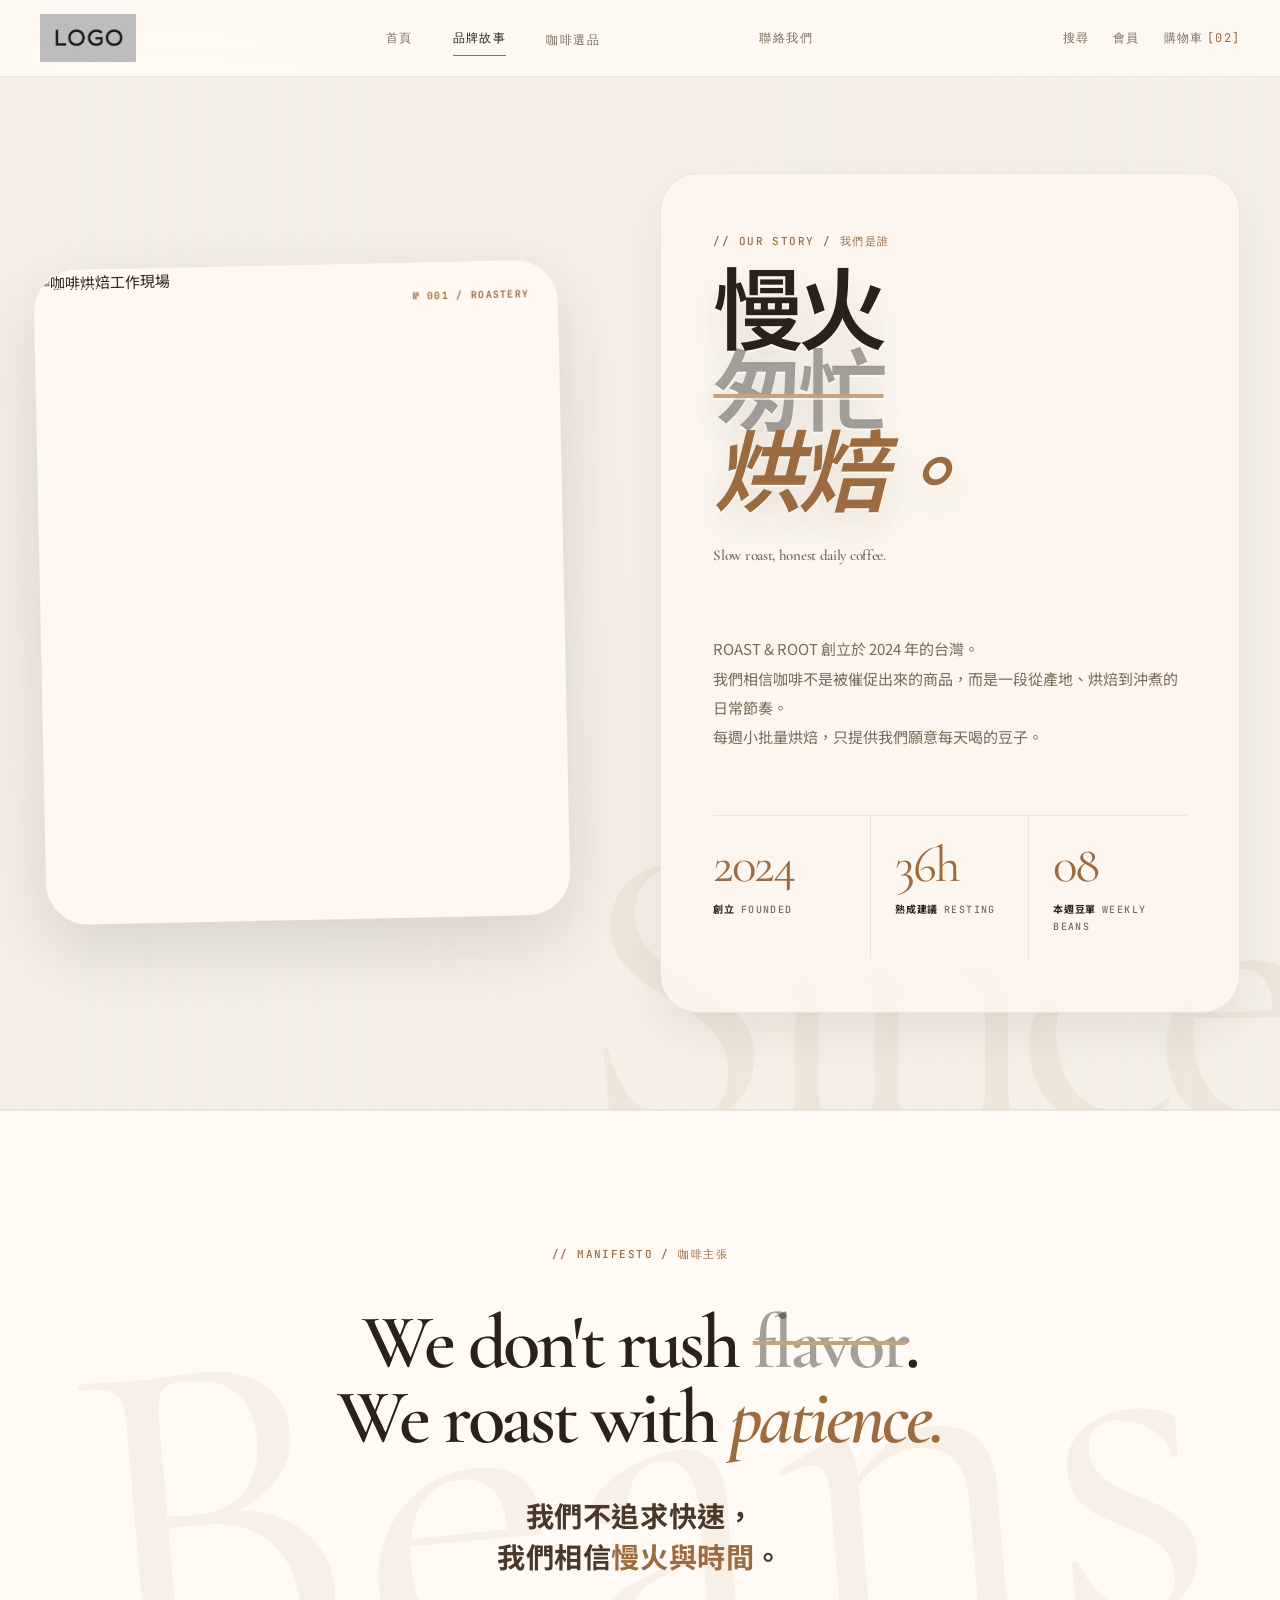
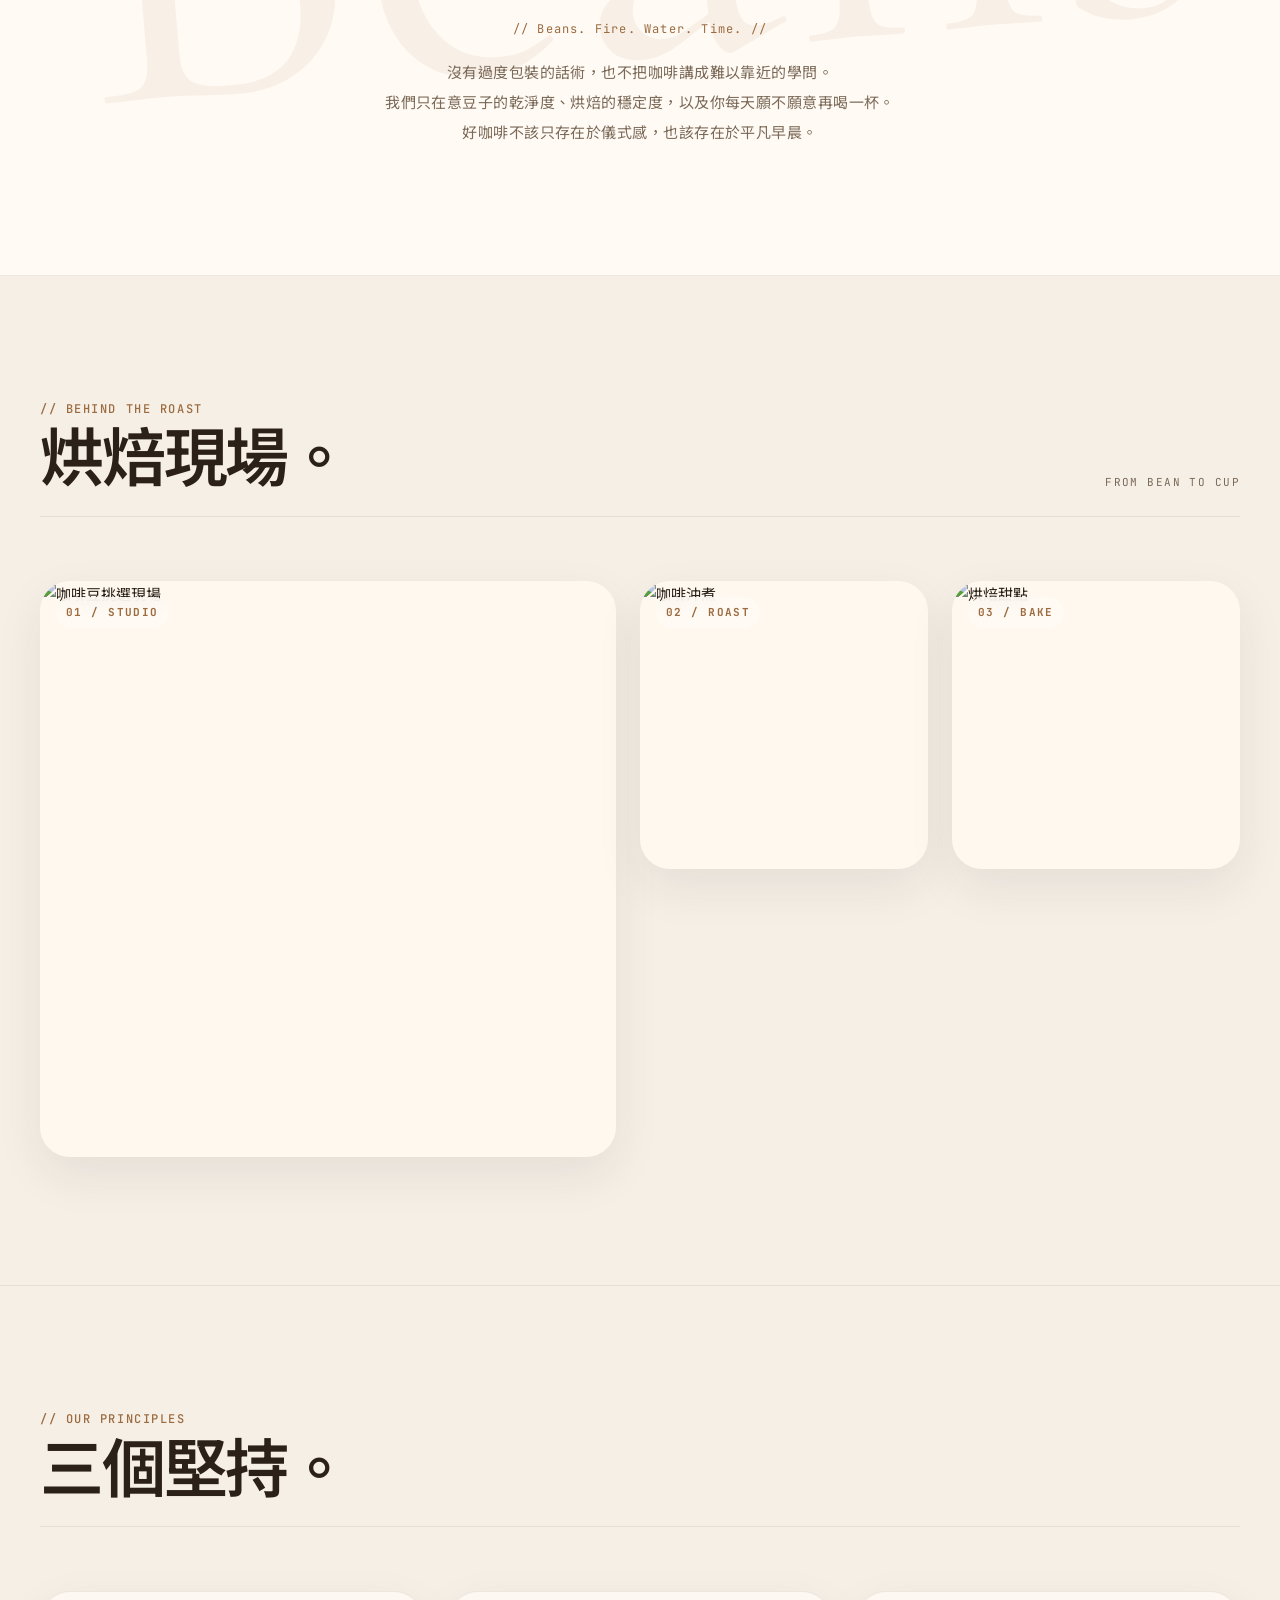
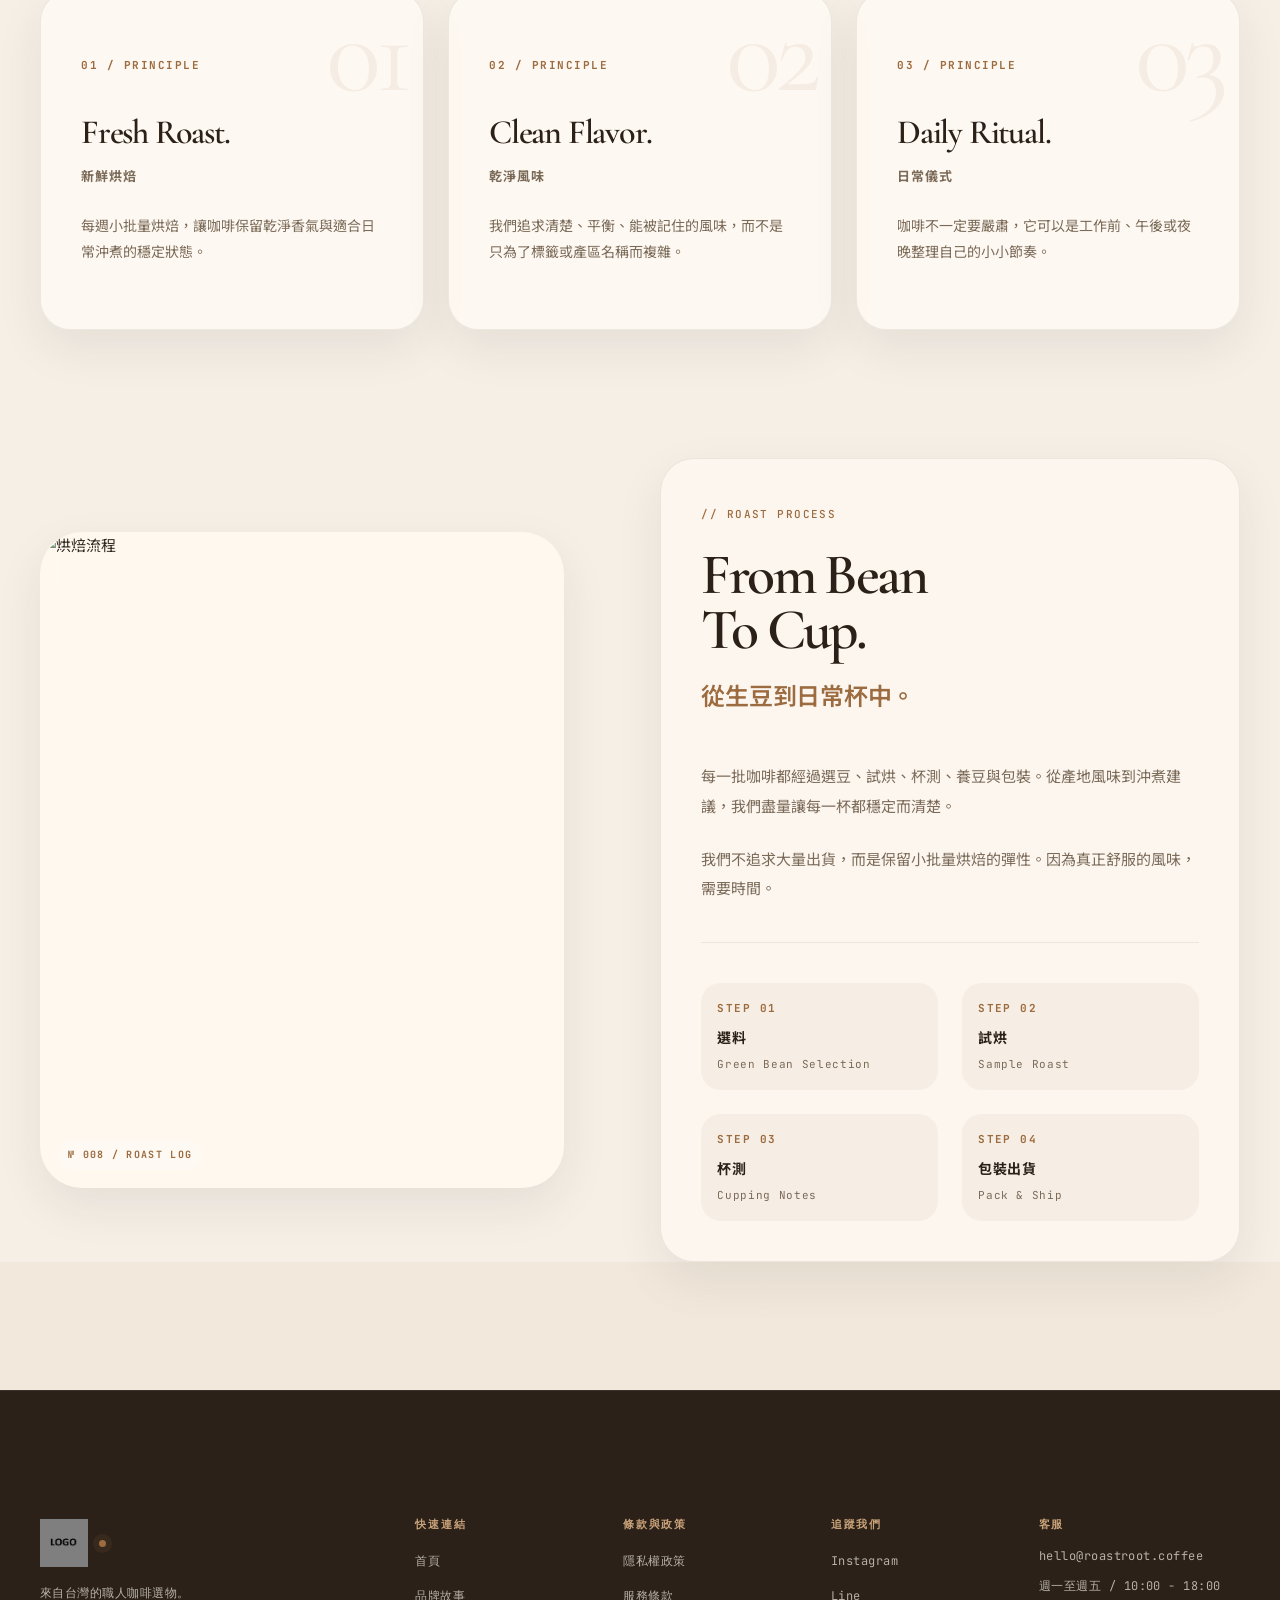
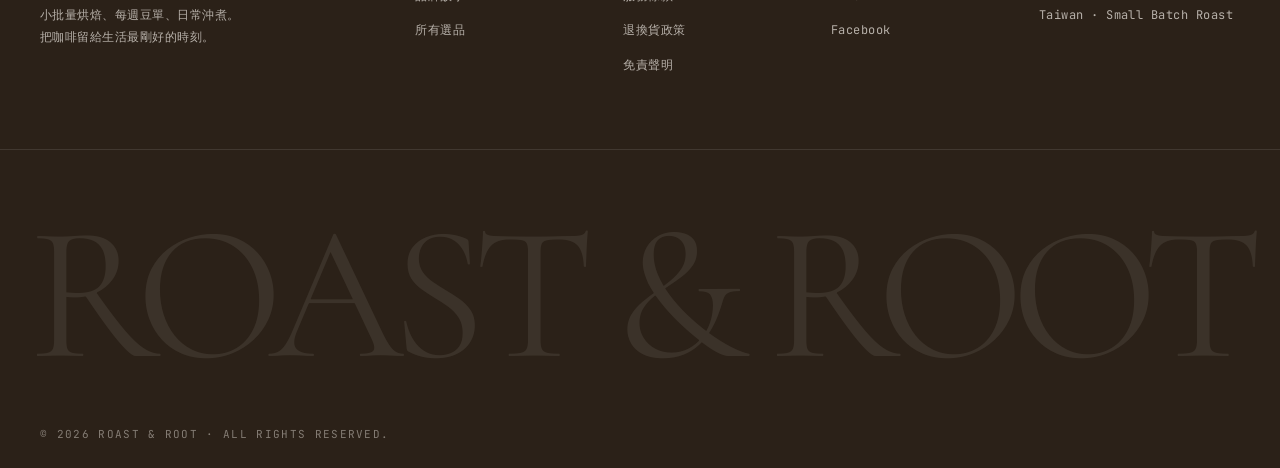
==== commit 8a3db224: "first commit" ====
--- a/about/about.html
+++ b/about/about.html
@@ -28,13 +28,13 @@
         <a href="../about/about.html" class="active">品牌故事</a>
         <div class="nav-dropdown">
           <a href="../product/product.html" class="nav-dropdown-trigger">咖啡選品</a>
-          <div class="nav-dropdown-menu">
-            <a href="../product/product.html">全部商品</a>
-            <a href="../product/product.html?category=beans">單品咖啡 / Beans</a>
-            <a href="../product/product.html?category=drip">濾掛咖啡 / Drip Bags</a>
-            <a href="../product/product.html?category=bakery">烘焙甜點 / Bakery</a>
-            <a href="../product/product.html?category=tools">咖啡器具 / Tools</a>
-          </div>
+          <div class="drawer-submenu" id="drawerSubmenu">
+          <a href="../product/product.html" class="drawer-sublink">全部商品</a>
+          <a href="../product/product.html?category=tees" class="drawer-sublink">單品咖啡 / Beans</a>
+          <a href="../product/product.html?category=outerwear" class="drawer-sublink">濾掛咖啡 / Drip Bags</a>
+          <a href="../product/product.html?category=bottoms" class="drawer-sublink">烘焙甜點 / Bakery</a>
+          <a href="../product/product.html?category=accessories" class="drawer-sublink">咖啡器具 / Tools</a>
+        </div>
         </div>
         <a href="#footer">聯絡我們</a>
       </nav>
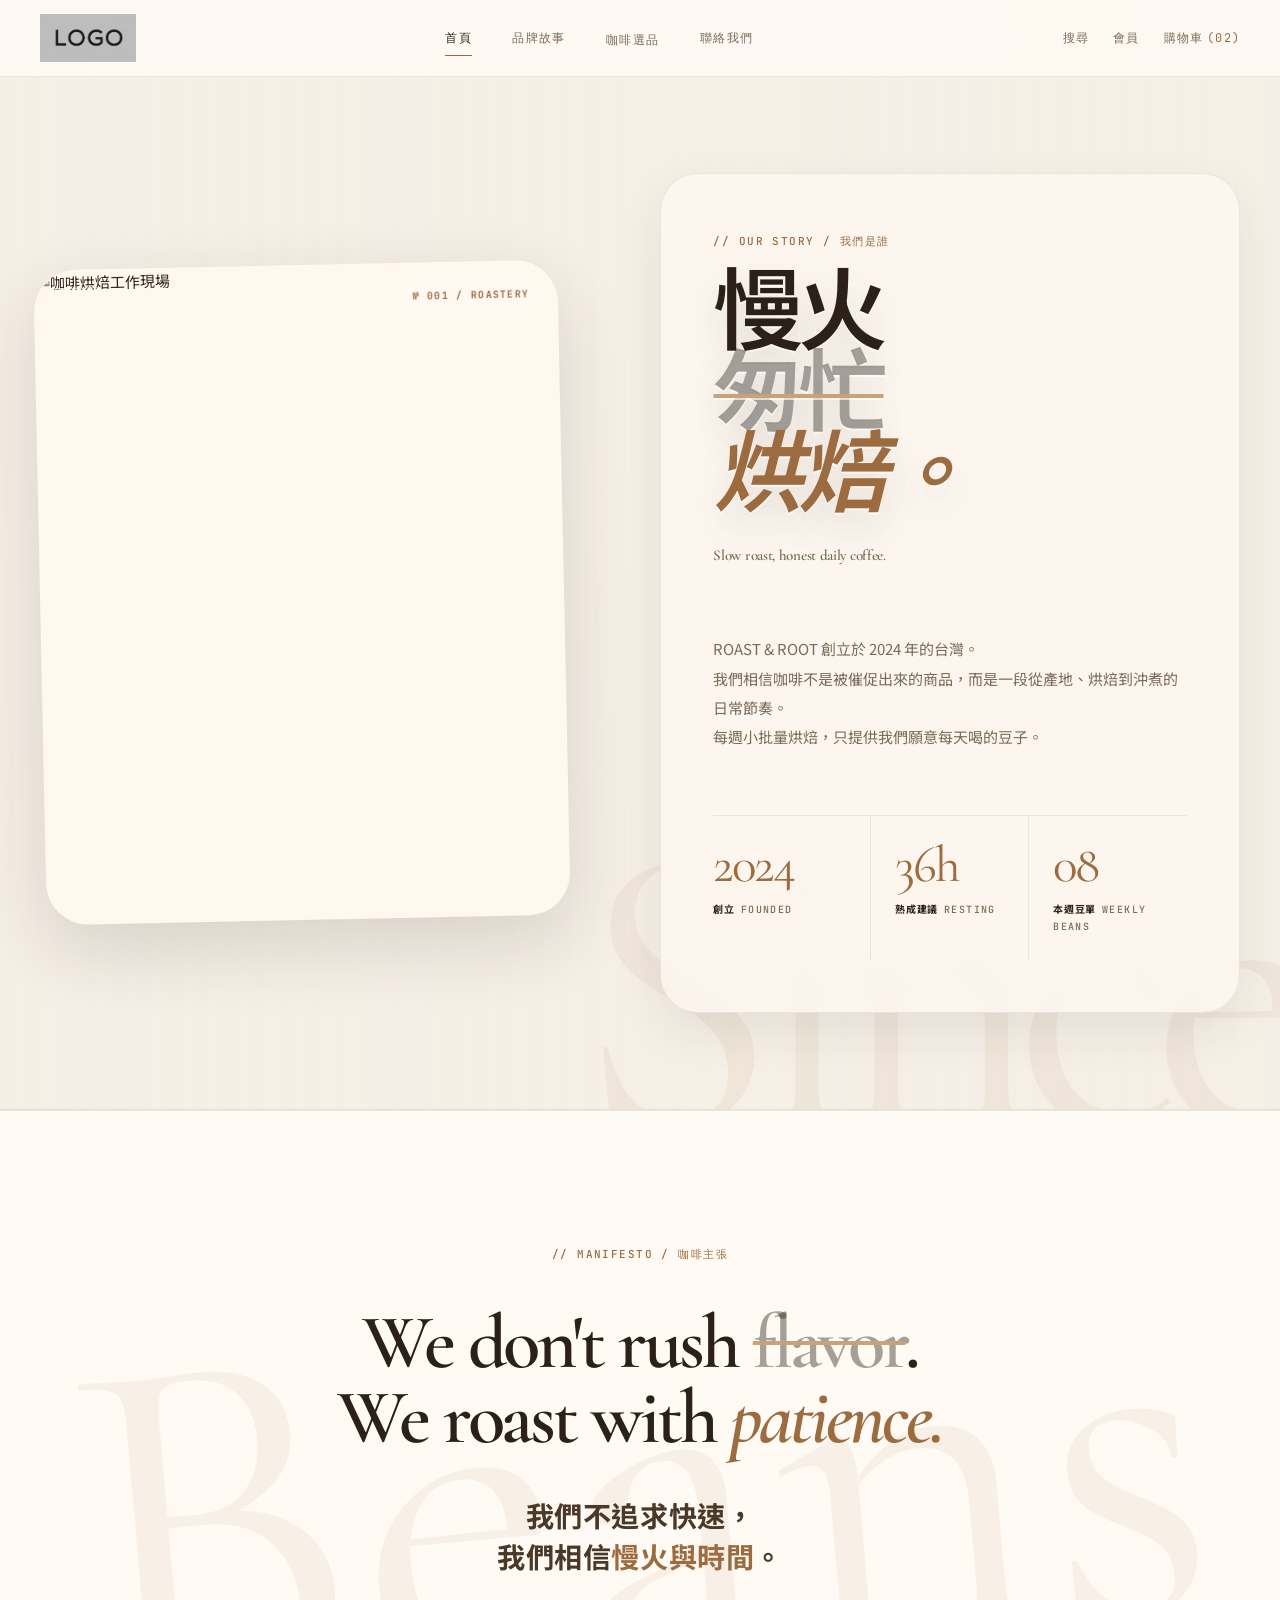
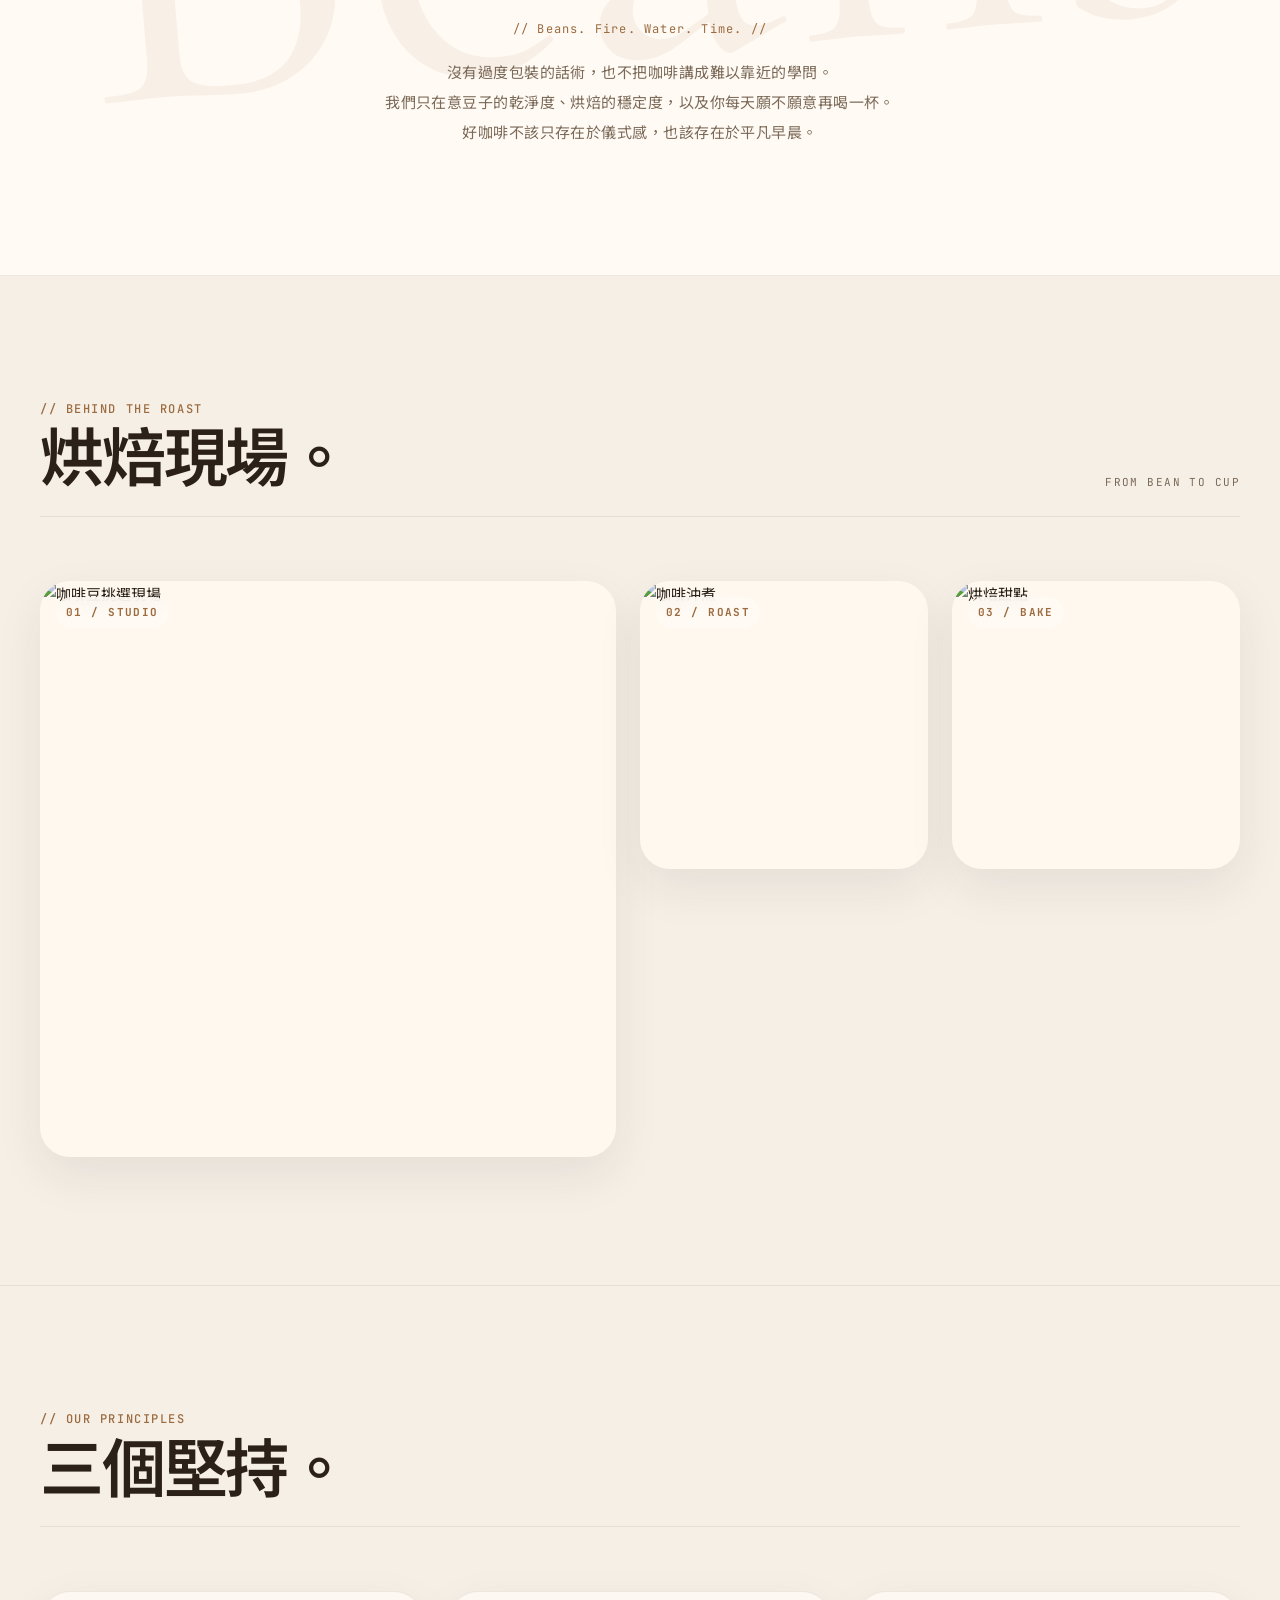
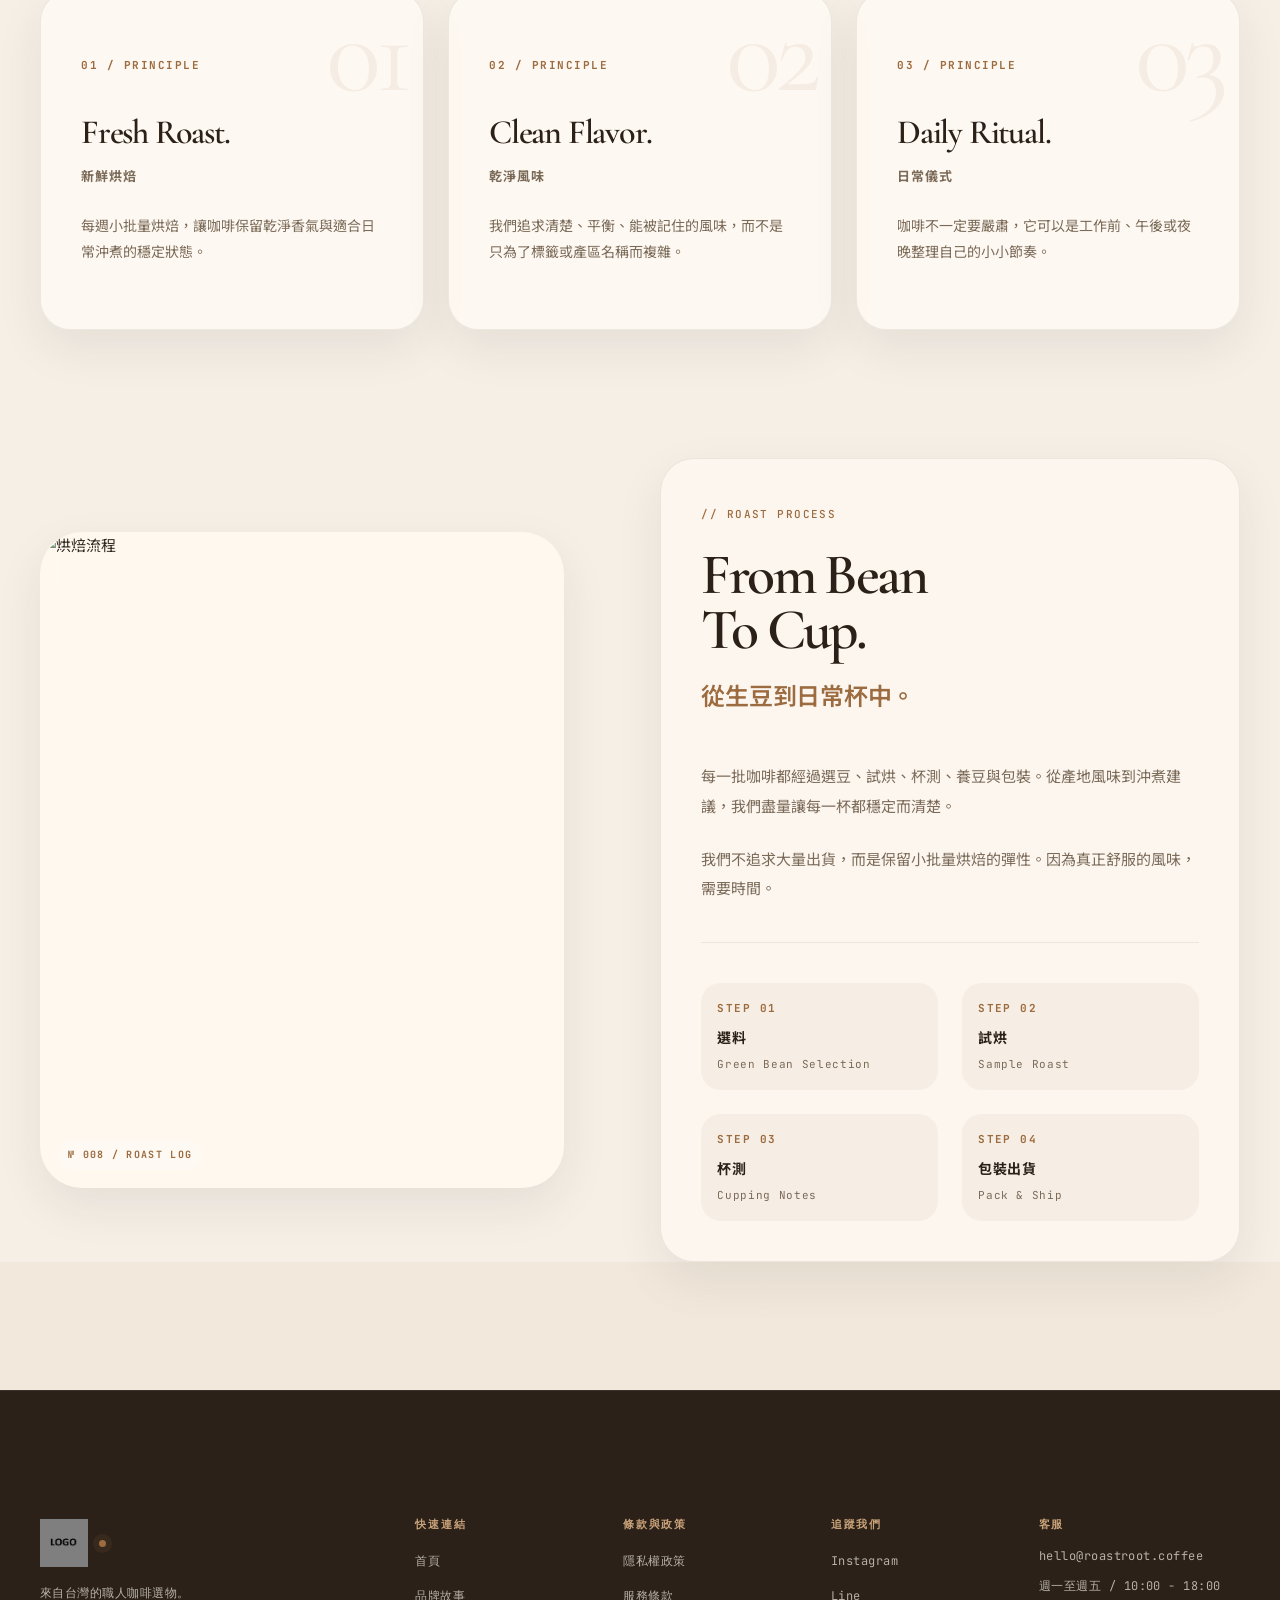
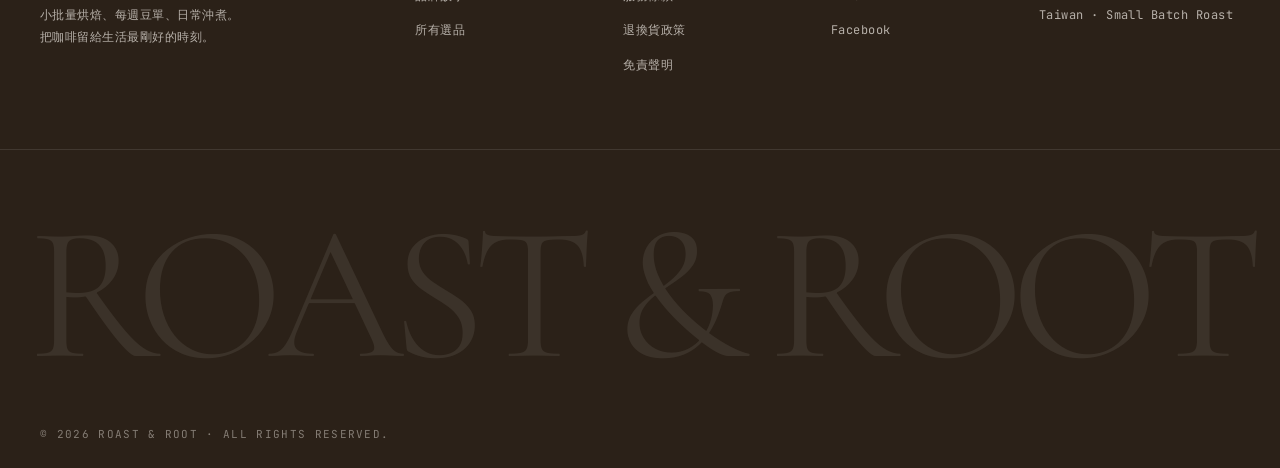
==== commit 2aa3d88a: "first commit" ====
--- a/about/about.html
+++ b/about/about.html
@@ -12,7 +12,6 @@
 
  
 
-  <!-- HEADER -->
   <header class="header">
     <div class="header-container">
       <a href="../index/index.html" class="logo">
@@ -24,17 +23,17 @@
       </button>
 
       <nav class="nav-menu">
-        <a href="../index/index.html">首頁</a>
-        <a href="../about/about.html" class="active">品牌故事</a>
+        <a href="../index/index.html" class="active">首頁</a>
+        <a href="../about/about.html">品牌故事</a>
         <div class="nav-dropdown">
           <a href="../product/product.html" class="nav-dropdown-trigger">咖啡選品</a>
-          <div class="drawer-submenu" id="drawerSubmenu">
-          <a href="../product/product.html" class="drawer-sublink">全部商品</a>
-          <a href="../product/product.html?category=tees" class="drawer-sublink">單品咖啡 / Beans</a>
-          <a href="../product/product.html?category=outerwear" class="drawer-sublink">濾掛咖啡 / Drip Bags</a>
-          <a href="../product/product.html?category=bottoms" class="drawer-sublink">烘焙甜點 / Bakery</a>
-          <a href="../product/product.html?category=accessories" class="drawer-sublink">咖啡器具 / Tools</a>
-        </div>
+          <div class="nav-dropdown-menu">
+            <a href="../product/product.html">全部商品</a>
+            <a href="../product/product.html?category=tees">單品咖啡 / Beans</a>
+            <a href="../product/product.html?category=outerwear">濾掛咖啡 / Drip Bags</a>
+            <a href="../product/product.html?category=bottoms">烘焙甜點 / Bakery</a>
+            <a href="../product/product.html?category=accessories">咖啡器具 / Tools</a>
+          </div>
         </div>
         <a href="#footer">聯絡我們</a>
       </nav>
@@ -42,7 +41,7 @@
       <div class="nav-icons">
         <a href="#">搜尋</a>
         <a href="#">會員</a>
-        <a href="#">購物車<span class="cart-count">[02]</span></a>
+        <a href="#">購物車<span class="cart-count">(02)</span></a>
       </div>
     </div>
   </header>
@@ -58,10 +57,10 @@
         </button>
         <div class="drawer-submenu" id="drawerSubmenu">
           <a href="../product/product.html" class="drawer-sublink">全部商品</a>
-          <a href="../product/product.html?category=beans" class="drawer-sublink">單品咖啡 / Beans</a>
-          <a href="../product/product.html?category=drip" class="drawer-sublink">濾掛咖啡 / Drip Bags</a>
-          <a href="../product/product.html?category=bakery" class="drawer-sublink">烘焙甜點 / Bakery</a>
-          <a href="../product/product.html?category=tools" class="drawer-sublink">咖啡器具 / Tools</a>
+          <a href="../product/product.html?category=tees" class="drawer-sublink">單品咖啡 / Beans</a>
+          <a href="../product/product.html?category=outerwear" class="drawer-sublink">濾掛咖啡 / Drip Bags</a>
+          <a href="../product/product.html?category=bottoms" class="drawer-sublink">烘焙甜點 / Bakery</a>
+          <a href="../product/product.html?category=accessories" class="drawer-sublink">咖啡器具 / Tools</a>
         </div>
       </div>
       <a href="#footer" class="drawer-link">聯絡我們</a>
